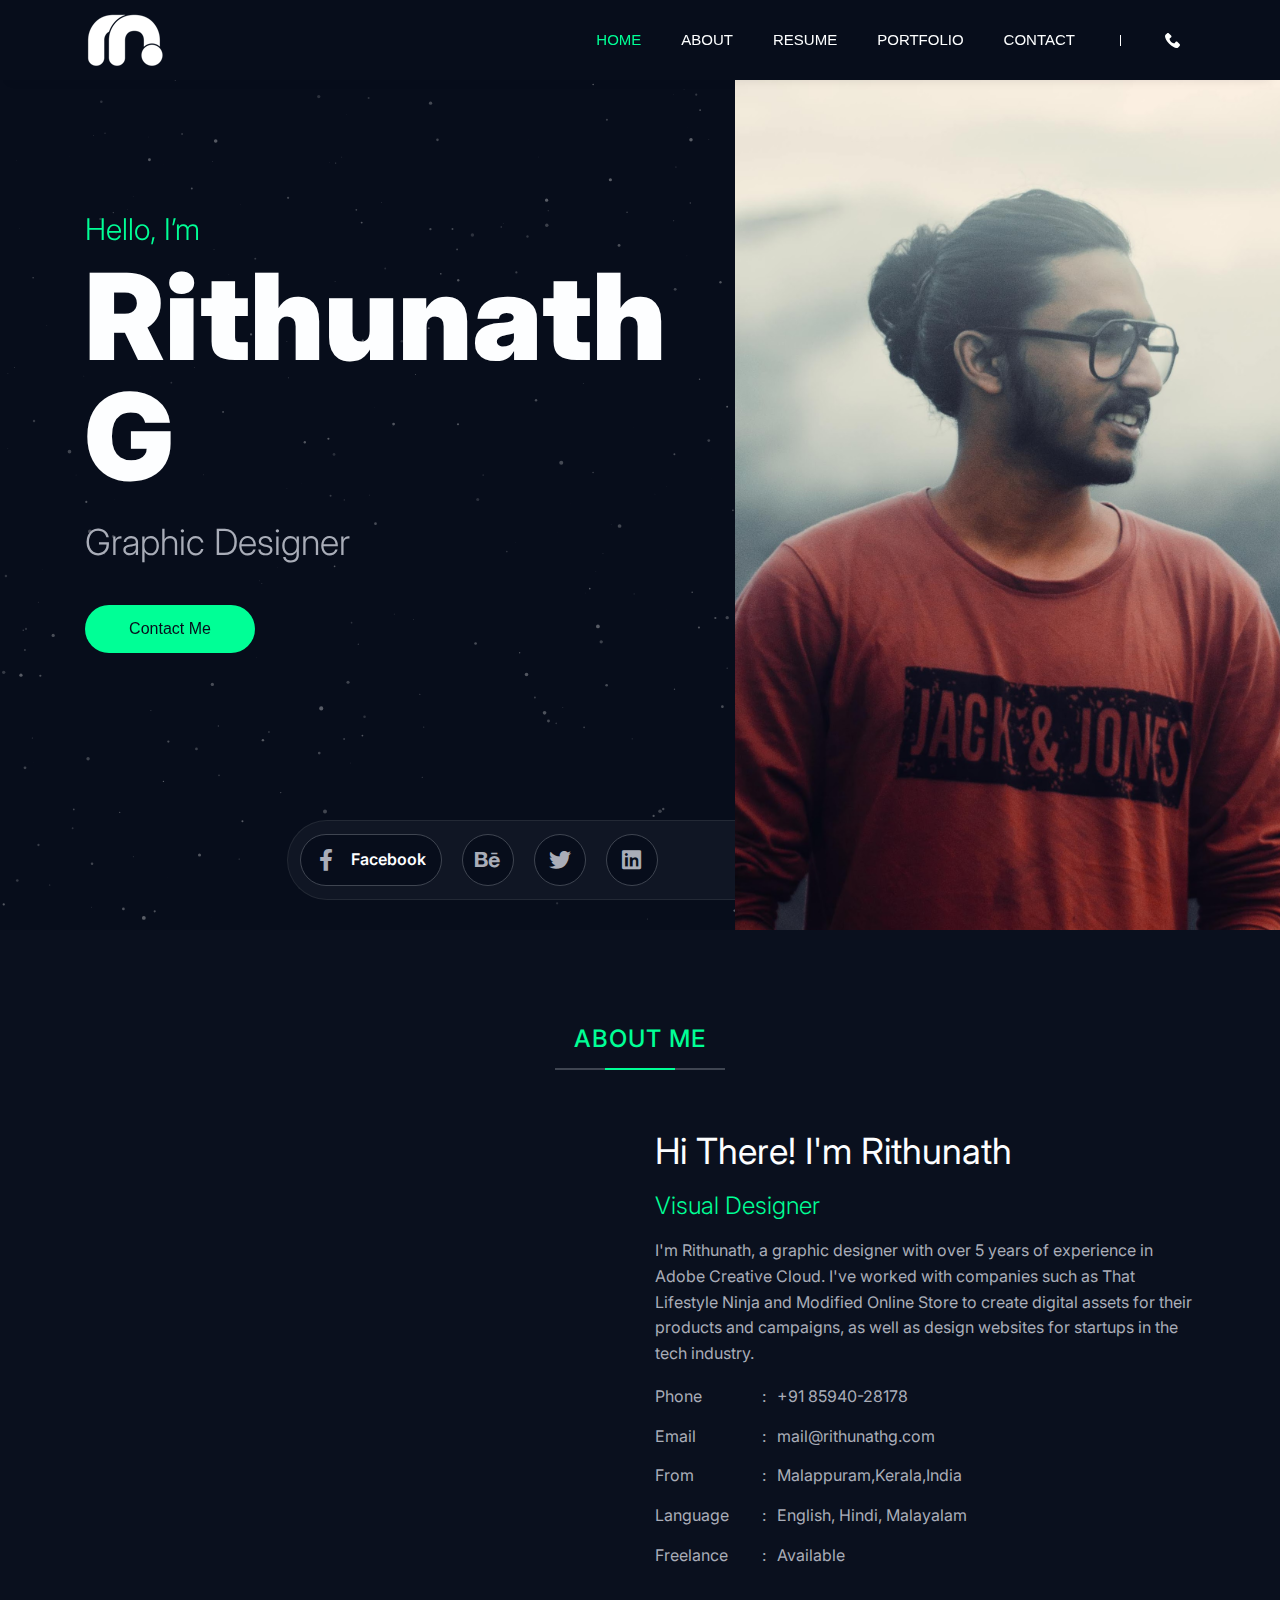
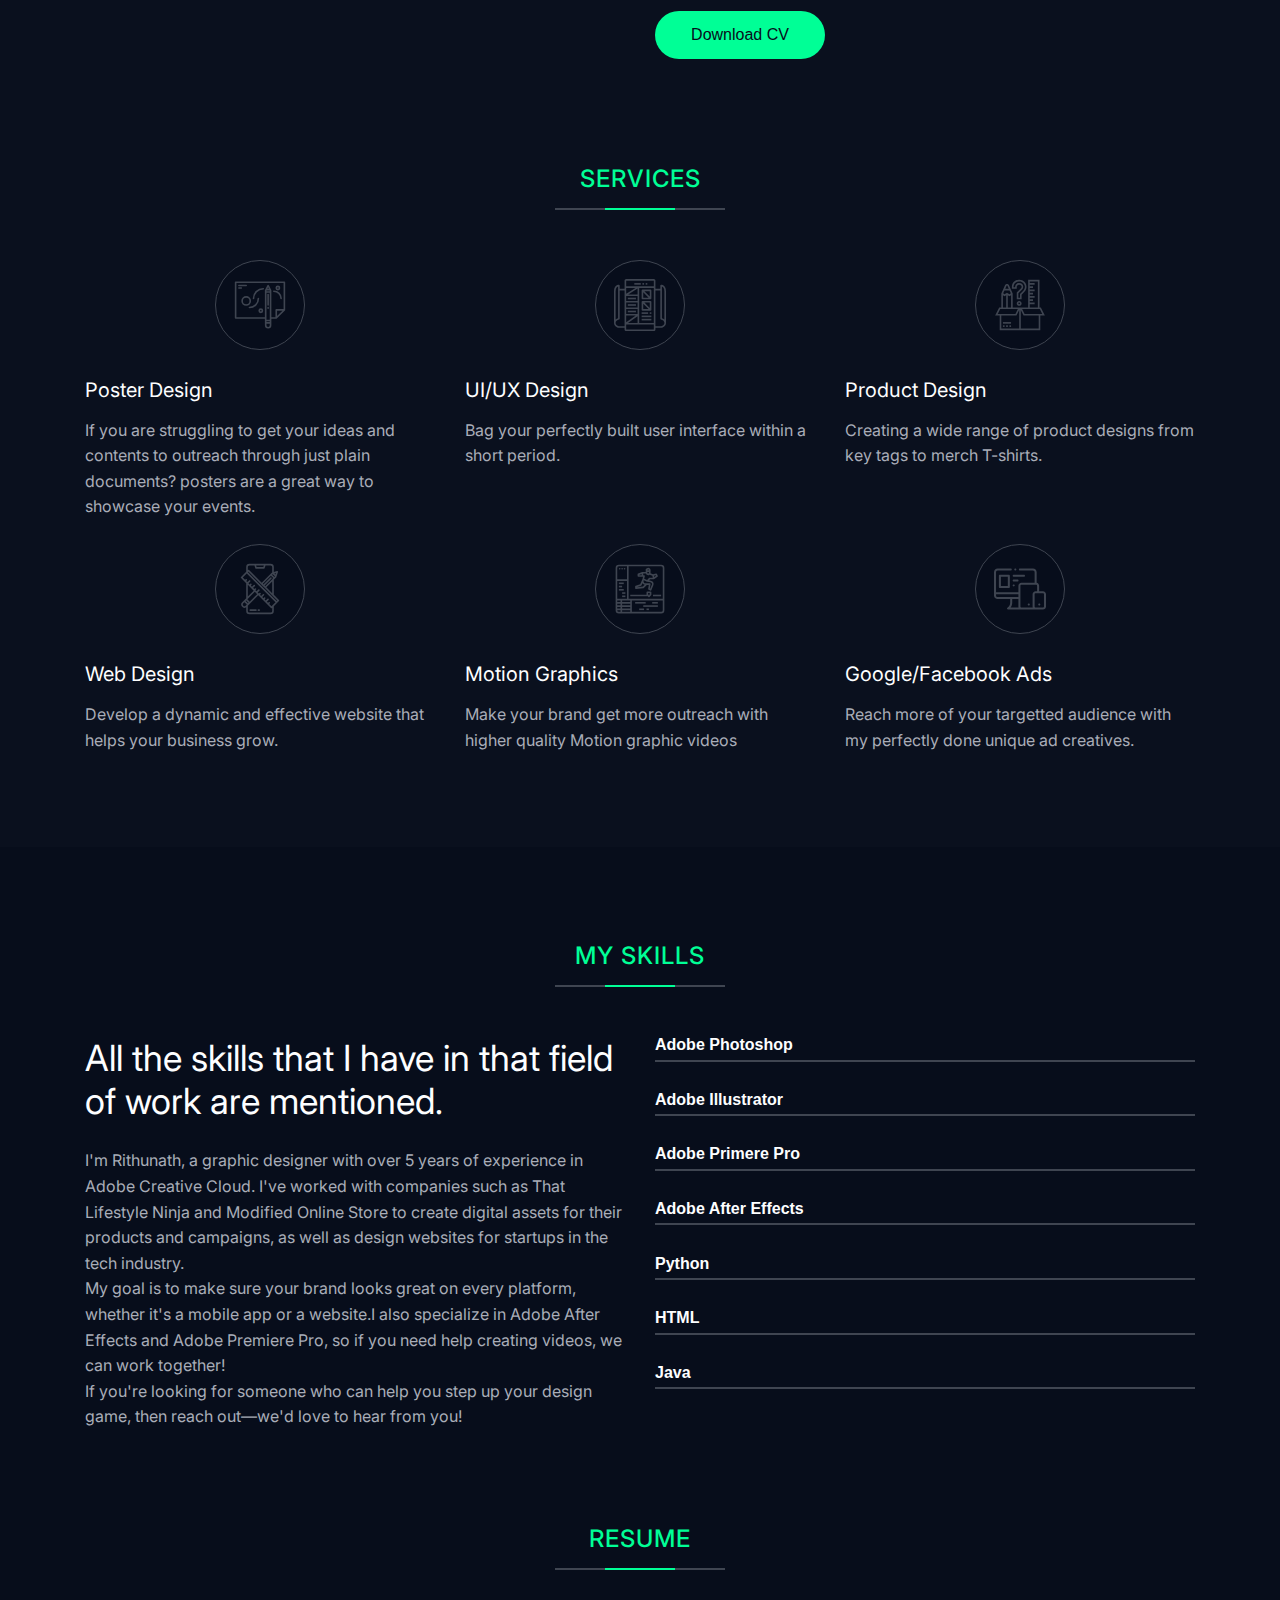
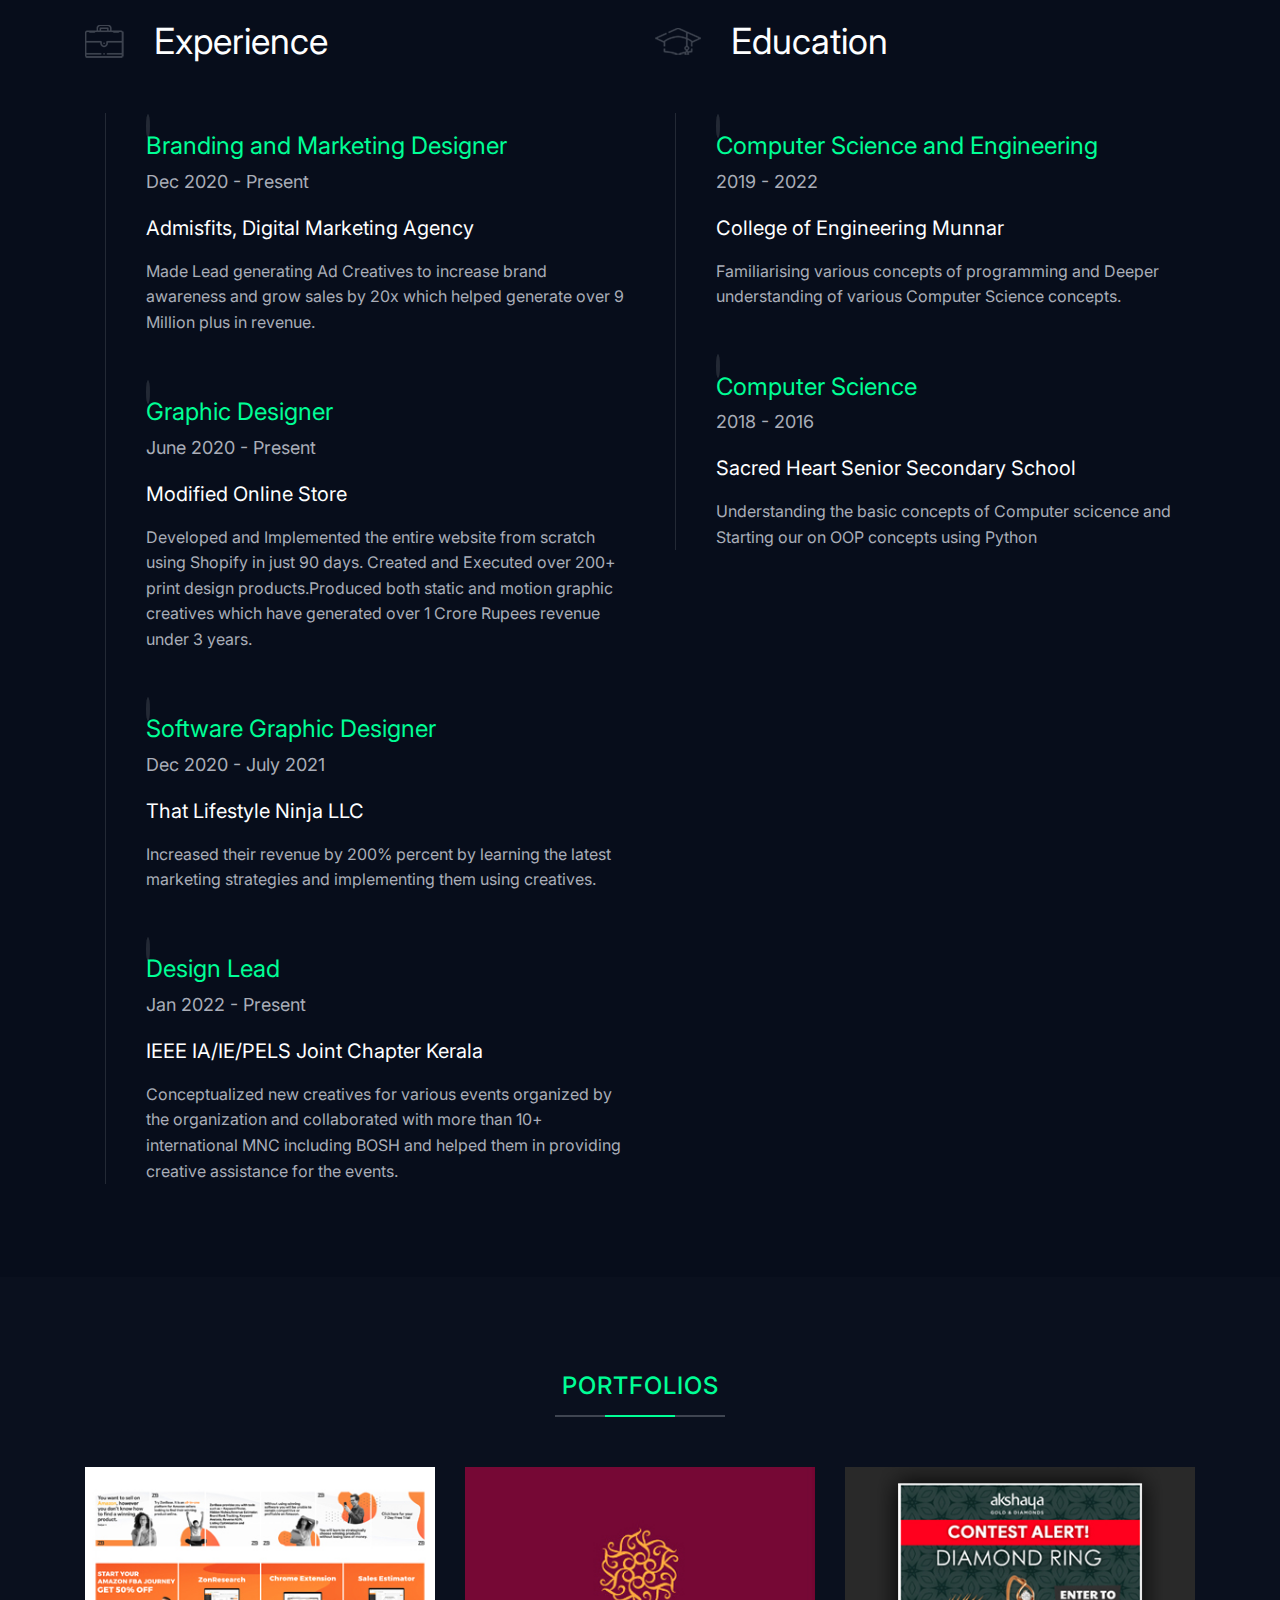
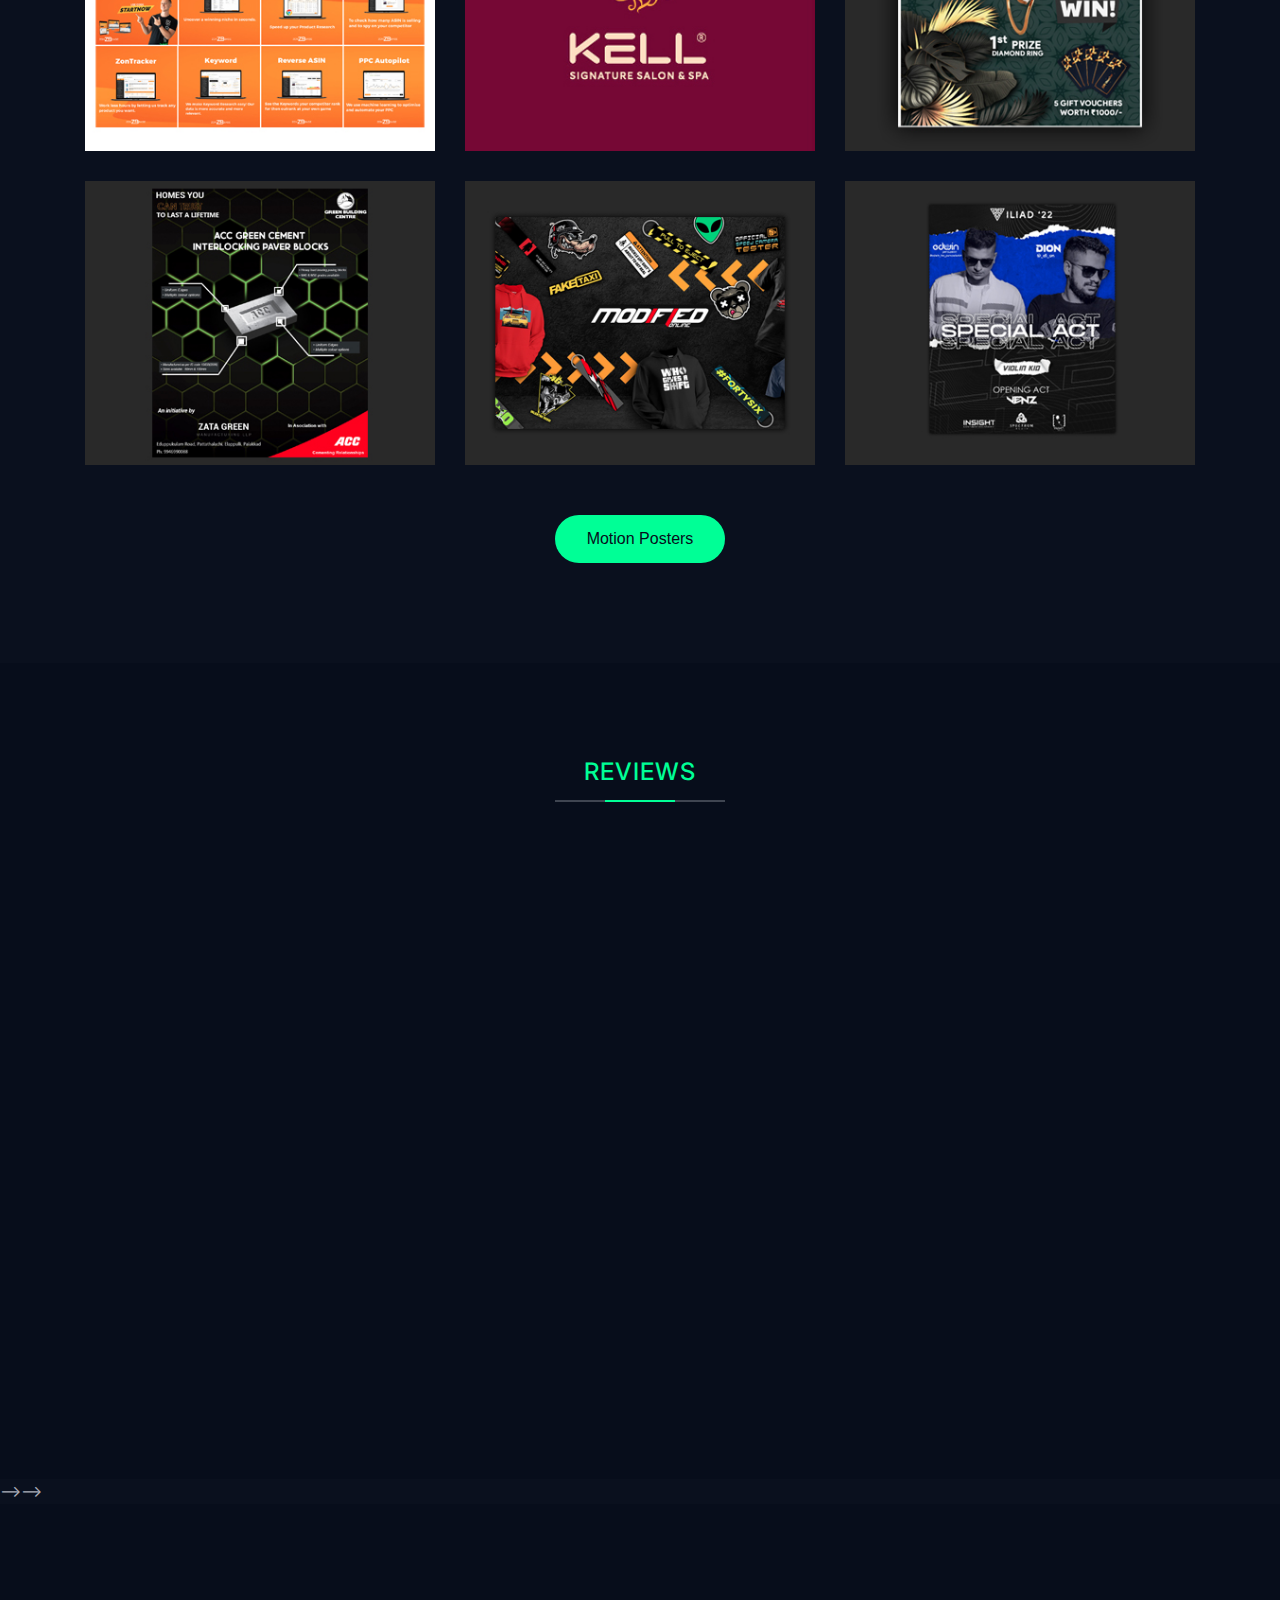
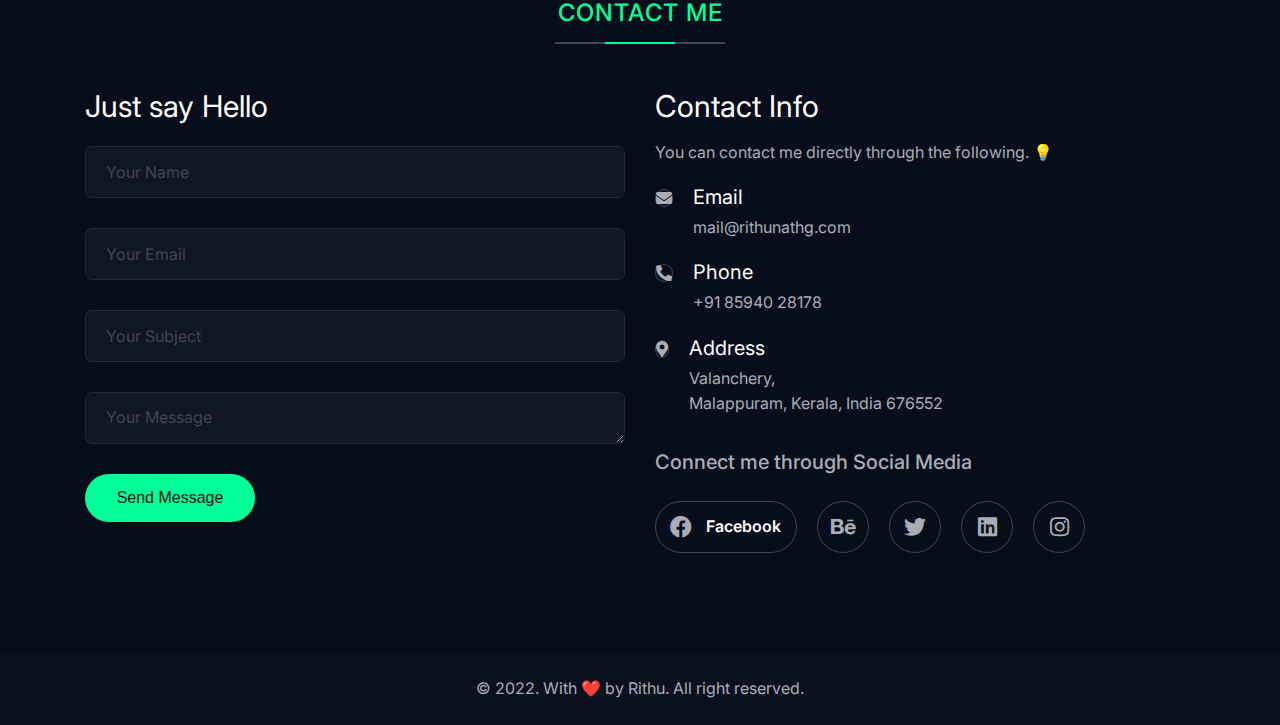
==== index.html @ 39f4ac68 "Phoen icon" ====
<!DOCTYPE html>
<html class="no-js" lang="en">
  <head>
    <!-- Meta Tags -->
    <meta charset="utf-8" />
    <meta http-equiv="x-ua-compatible" content="ie=edge" />
    <meta name="viewport" content="width=device-width, initial-scale=1" />
    <meta name="author" content="Rithu" />
    <meta name="description" content="Branding and Marketing graphic Designer"
    <!-- Page Title -->
    <title>Rithu's - Personal Portfolio</title>
    
    <!-- Favicon Icon -->
    <link rel="icon" href="assets/img/favicon.png" />
    <!-- Stylesheets -->
    <link rel="stylesheet" href="assets/css/bootstrap.min.css" />
    <link rel="stylesheet" href="assets/css/fontawesome.css" />
    <link rel="stylesheet" href="assets/css/slick.css" />
    <link rel="stylesheet" href="assets/css/lightgallery.min.css" />
    <link rel="stylesheet" href="assets/css/animate.css" />
    <link rel="stylesheet" href="assets/css/style.css" />
  </head>

  <body id="home">
    <!-- Start Header Section -->
    <header class="st-site-header st-style1 st-sticky-header">
      <div class="st-main-header">
        <div class="container">
          <div class="st-main-header-in">
            <div class="st-main-header-left">
              <a class="st-site-branding" href="index.html"
                ><img src="assets/img/logo.png" alt="Rithu"
              /></a>
            </div>
            <div class="st-main-header-right">
              <div class="st-nav">
                <ul class="st-nav-list st-onepage-nav">
                  <li><a href="#home" class="st-smooth-move">Home</a></li>
                  <li><a href="#about" class="st-smooth-move">About</a></li>
                  <li><a href="#resume" class="st-smooth-move">Resume</a></li>
                  <li>
                    <a href="#portfolio" class="st-smooth-move">Portfolio</a>
                  </li>
                  <!--<li><a href="#blog" class="st-smooth-move">Blog</a></li>-->
                  <li><a href="#contact" class="st-smooth-move">Contact</a></li>
                </ul>
                <div class="sp-phone">
                  <svg viewBox="0 0 513.64 513.64">
                    <g>
                      <g>
                        <a href = tel:+918594028178> <path
                          d="M499.66,376.96l-71.68-71.68c-25.6-25.6-69.12-15.359-79.36,17.92c-7.68,23.041-33.28,35.841-56.32,30.72c-51.2-12.8-120.32-79.36-133.12-133.12c-7.68-23.041,7.68-48.641,30.72-56.32c33.28-10.24,43.52-53.76,17.92-79.36l-71.68-71.68c-20.48-17.92-51.2-17.92-69.12,0l-48.64,48.64c-48.64,51.2,5.12,186.88,125.44,307.2c120.32,120.32,256,176.641,307.2,125.44l48.64-48.64C517.581,425.6,517.581,394.88,499.66,376.96z"
                        />
                      </g>
                    </g>
                  </svg>
                  <div class="sp-phone-no"></div>
                </div>
              </div>
            </div>
          </div>
        </div>
      </div>
    </header>
    <!-- End Header Section -->

    <!-- Start Hero Seciton -->
    <div class="st-height-b80 st-height-lg-b80"></div>
    <section class="st-hero-wrap st-parallax">
      <div class="st-hero st-style1 st-ripple-version">
        <div class="container">
          <div class="st-hero-text">
            <h3>Hello, I’m</h3>
            <h1>Rithunath <br />G</h1>
            <h2>Graphic Designer</h2>
            <div class="st-hero-btn">
              <a
                href="https://wa.me/918157887743"
                class="st-btn st-style1 st-color1 st-smooth-move"
                >Contact Me</a
              >
            </div>
          </div>
        </div>
      </div>
      <!-- Hero Image - Social Link Group -->
      <div class="st-hero-img st-to-right">
        <img
          class="wow fadeInRight"
          src="assets/img/section/hero-img.jpg"
          alt="Hero"
        />
        <div class="st-social-group wow fadeInLeft">
          <div class="st-social-link">
            <a href="https://www.facebook.com/i.rithunath" class="st-social-btn active">
              <span class="st-social-icon"
                ><i class="fab fa-facebook-f"></i
              ></span>
              <span class="st-icon-name">Facebook</span>
            </a>
            <a href="https://www.behance.net/rithunath" class="st-social-btn">
              <span class="st-social-icon"><i class="fab fa-behance"></i></span>
              <span class="st-icon-name">Behance</span>
            </a>
            <a href="https://twitter.com/rithunath_g" class="st-social-btn">
              <span class="st-social-icon"><i class="fab fa-twitter"></i></span>
              <span class="st-icon-name">Twitter</span>
            </a>
            <a href="https://www.linkedin.com/in/rithunathg/" class="st-social-btn">
              <span class="st-social-icon"
                ><i class="fab fa-linkedin"></i
              ></span>
              <span class="st-icon-name">LinkedIn</span>
            </a>
          </div>
        </div>
      </div>
      <div id="particles-js"></div>
    </section>
    <!-- End Hero Seciton -->

    <!-- Start About Seciton -->
    <section id="about" class="st-about-wrap">
      <div class="st-height-b100 st-height-lg-b80"></div>
      <div class="container">
        <div class="st-section-heading st-style1">
          <h4 class="st-section-heading-title">ABOUT ME</h4>
          <!-- <h2 class="st-section-heading-subtitle">ABOUT ME</h2> -->
        </div>
        <div class="st-height-b25 st-height-lg-b25"></div>
      </div>
      <div class="container">
        <div class="row">
          <div class="col-lg-6 wow fadeInLeft">
            <div class="st-about-img-wrap">
              <div
                class="st-about-img st-dynamic-bg st-bg"
                data-src="assets/img/section/about.jpg"
              ></div>
            </div>
            <div class="st-height-b0 st-height-lg-b30"></div>
          </div>
          <div class="col-lg-6">
            <div class="st-vertical-middle">
              <div class="st-vertical-middle-in">
                <div class="st-text-block st-style1">
                  <h2 class="st-text-block-title">Hi There! I'm Rithunath</h2>
                  <h4 class="st-text-block-subtitle">Visual Designer</h4>
                  <div class="st-text-block-text">
                    <p>
                      I'm Rithunath, a graphic designer with over 5 years of
                      experience in Adobe Creative Cloud. I've worked with
                      companies such as That Lifestyle Ninja and Modified Online
                      Store to create digital assets for their products and
                      campaigns, as well as design websites for startups in the
                      tech industry.
                    </p>
                  </div>
                  <ul class="st-text-block-details st-mp0">

                    <li><span>Phone</span> : <span>+91 85940-28178</span></li>
                    <li>
                      <span>Email</span> : <span>mail@rithunathg.com</span>
                    </li>
                    <li>
                      <span>From</span> :
                      <span>Malappuram,Kerala,India</span>
                    </li>
                    <li>
                      <span>Language</span> :
                      <span>English, Hindi, Malayalam</span>
                    </li>
                    <li><span>Freelance</span> : <span>Available</span></li>
                  </ul>
                  <div class="st-text-block-btn">
                    <a href="https://docs.google.com/document/d/1fR51822tfnv9Bmx9EuSkIMBuKApifYDo55D50YhfW14/export?format=pdf" class="st-btn st-style1 st-color1"
                      >Download CV</a
                    >
                  </div>
                </div>
              </div>
            </div>
          </div>
        </div>
      </div>
    </section>
    <!-- End About Seciton -->

    <!-- Start Service Seciton -->
    <section>
      <div class="st-height-b100 st-height-lg-b80"></div>
      <div class="container">
        <div class="st-section-heading st-style1">
          <h4 class="st-section-heading-title">SERVICES</h4>
          <!--<h2 class="st-section-heading-subtitle">SERVICES</h2> -->
        </div>
        <div class="st-height-b25 st-height-lg-b25"></div>
      </div>

      <!-- Iconbox Container -->

      <div class="container">
        <div class="row">
          <div class="col-lg-4 col-md-6">
            <div class="st-iconbox st-style1">
              <div class="st-iconbox-icon">
                <svg viewBox="0 0 512 512">
                  <g>
                    <path
                      d="m336 144a8 8 0 0 0 -8 8v104a8 8 0 0 0 16 0v-104a8 8 0 0 0 -8-8z"
                    />
                    <path
                      d="m336 272a8 8 0 0 0 -8 8v8a8 8 0 0 0 16 0v-8a8 8 0 0 0 -8-8z"
                    />
                    <path
                      d="m496 24h-480a8 8 0 0 0 -8 8v352a8 8 0 0 0 8 8h288v64a32 32 0 0 0 64 0v-64h48a8.008 8.008 0 0 0 5.66-2.34l80-80a8.008 8.008 0 0 0 2.34-5.66v-272a8 8 0 0 0 -8-8zm-144 432a16 16 0 0 1 -32 0v-16h32zm0-32h-32v-8h32zm0-24h-32v-264h32zm0-280h-32v-6.11l.94-1.89h30.12l.94 1.89zm-23.06-24 7.06-14.11 7.06 14.11zm95.06 268.69v-52.69h52.69zm64-68.69h-72a8 8 0 0 0 -8 8v72h-40v-264a8.081 8.081 0 0 0 -.84-3.58l-24-48a8.009 8.009 0 0 0 -14.32 0l-24 48a8.081 8.081 0 0 0 -.84 3.58v264h-280v-336h464z"
                    />
                    <path d="m48 72h72a8 8 0 0 0 0-16h-72a8 8 0 0 0 0 16z" />
                    <path
                      d="m80 88a8 8 0 0 0 -8-8h-24a8 8 0 0 0 0 16h24a8 8 0 0 0 8-8z"
                    />
                    <path
                      d="m288 88a104.118 104.118 0 0 0 -104 104 8 8 0 0 0 16 0 88.1 88.1 0 0 1 88-88 8 8 0 0 0 0-16z"
                    />
                    <path
                      d="m240 184a8 8 0 0 0 -8 8 80.091 80.091 0 0 1 -80 80 8 8 0 0 0 0 16 96.108 96.108 0 0 0 96-96 8 8 0 0 0 -8-8z"
                    />
                    <path
                      d="m456 192a8 8 0 0 0 16 0 80.091 80.091 0 0 0 -80-80 8 8 0 0 0 0 16 64.072 64.072 0 0 1 64 64z"
                    />
                    <path
                      d="m168 216a48 48 0 1 0 -48 48 48.053 48.053 0 0 0 48-48zm-48 32a32 32 0 1 1 32-32 32.036 32.036 0 0 1 -32 32z"
                    />
                    <path
                      d="m264 288a24 24 0 1 0 24 24 24.028 24.028 0 0 0 -24-24zm0 32a8 8 0 1 1 8-8 8.009 8.009 0 0 1 -8 8z"
                    />
                    <path
                      d="m432 112a24 24 0 1 0 -24-24 24.028 24.028 0 0 0 24 24zm0-32a8 8 0 1 1 -8 8 8.009 8.009 0 0 1 8-8z"
                    />
                  </g>
                </svg>
              </div>
              <h2 class="st-iconbox-title">Poster Design</h2>
              <div class="st-iconbox-text">
                If you are struggling to get your ideas and contents to outreach
                through just plain documents? posters are a great way to
                showcase your events.
              </div>
            </div>
            <div class="st-height-b30 st-height-lg-b30"></div>
          </div>
          <!-- .col -->
          <div class="col-lg-4 col-md-6">
            <div class="st-iconbox st-style1">
              <div class="st-iconbox-icon">
                <svg viewBox="0 0 512 512">
                  <g>
                    <g>
                      <path
                        d="M360,104h-80c-4.418,0-8,3.582-8,8v80c0,4.418,3.582,8,8,8h80c4.418,0,8-3.582,8-8v-80C368,107.582,364.418,104,360,104z
                  M288,184v-52.693L340.693,184H288z M352,172.68L299.32,120H352V172.68z"
                      />
                    </g>
                  </g>
                  <g>
                    <g>
                      <path
                        d="M360,216h-80c-4.418,0-8,3.582-8,8v80c0,4.418,3.582,8,8,8h80c4.418,0,8-3.582,8-8v-80C368,219.582,364.418,216,360,216z
                  M288,296v-52.685L340.685,296H288z M352,284.688L299.312,232H352V284.688z"
                      />
                    </g>
                  </g>
                  <g>
                    <g>
                      <rect x="272" y="328" width="64" height="16" />
                    </g>
                  </g>
                  <g>
                    <g>
                      <rect x="352" y="328" width="16" height="16" />
                    </g>
                  </g>
                  <g>
                    <g>
                      <rect x="272" y="360" width="96" height="16" />
                    </g>
                  </g>
                  <g>
                    <g>
                      <rect x="272" y="392" width="96" height="16" />
                    </g>
                  </g>
                  <g>
                    <g>
                      <rect x="136" y="184" width="80" height="16" />
                    </g>
                  </g>
                  <g>
                    <g>
                      <rect x="136" y="248" width="80" height="16" />
                    </g>
                  </g>
                  <g>
                    <g>
                      <rect x="136" y="312" width="80" height="16" />
                    </g>
                  </g>
                  <g>
                    <g>
                      <path
                        d="M464,56c-4.418,0-8,3.582-8,8v32h-48V16c0-8.837-7.163-16-16-16H120c-8.837,0-16,7.163-16,16v80H56V64
                 c0-4.418-3.582-8-8-8c-0.48,0-48,0.728-48,64v312c0,30.504,30.4,44.632,46.4,47.84c0.526,0.111,1.062,0.165,1.6,0.16h56v16
                 c0,8.837,7.163,16,16,16h272c8.837,0,16-7.163,16-16v-16h56c0.538,0.005,1.074-0.049,1.6-0.16c16-3.208,46.4-17.336,46.4-47.84
                 V120C512,56.728,464.48,56,464,56z M16,120c0-32.64,14.4-43.088,24-46.4v312.232c-8.773,2.722-16.927,7.139-24,13V120z M104,464
                 H48.88C44.104,462.856,16,455.128,16,432c0-24.96,32.248-31.88,33.6-32.16c3.725-0.76,6.401-4.038,6.4-7.84V112h48V464z M120,88
                 h92.12L120,145.543V88z M232,94.447V152h-92.136L232,94.447z M120,168h112v48H120V168z M120,232h112v48H120V232z M120,296h112v48
                 H120V296z M120,360h94.186L120,424.724V360z M232,367.172V432h-94.337L232,367.172z M392,496H120v-48h272V496z M392,432H248V88
                 h144V432z M392,72H120V16h272V72z M463.136,464H408V112h48v280c-0.001,3.802,2.675,7.08,6.4,7.84
                 c0.368,0.072,33.6,7.008,33.6,32.16C496,455.256,468.072,462.84,463.136,464z M496,398.832c-7.073-5.861-15.227-10.278-24-13V73.6
                 c9.496,3.32,24,13.776,24,46.4V398.832z"
                      />
                    </g>
                  </g>
                  <g>
                    <g>
                      <rect x="200" y="40" width="64" height="16" />
                    </g>
                  </g>
                  <g>
                    <g>
                      <rect x="280" y="40" width="16" height="16" />
                    </g>
                  </g>
                  <g>
                    <g>
                      <rect x="312" y="40" width="16" height="16" />
                    </g>
                  </g>
                </svg>
              </div>
              <h2 class="st-iconbox-title">UI/UX Design</h2>
              <div class="st-iconbox-text">
                Bag your perfectly built user interface within a short period.
              </div>
            </div>
            <div class="st-height-b30 st-height-lg-b30"></div>
          </div>
          <!-- .col -->
          <div class="col-lg-4 col-md-6">
            <div class="st-iconbox st-style1">
              <div class="st-iconbox-icon">
                <svg viewBox="0 0 64 64">
                  <path
                    d="m62.618 45-5-10h-1.618v-34h-14v34h-19v-17.217l-4.676-10.286c-.413-.909-1.325-1.497-2.324-1.497s-1.911.588-2.324 1.496l-4.676 10.287v17.217h-2.618l-5 10h5.618v18h50v-18zm-18.618-14h6v-2h-6v-2h4v-2h-4v-2h6v-2h-6v-2h4v-2h-4v-2h6v-2h-6v-2h4v-2h-4v-2h6v-2h-6v-2h10v32h-10zm12.382 6 3 6h-21.764l-3-6zm-39.387-2v-15.132l2.002 1.333 2.003-1.334v15.133zm3.743-17.361-1.741 1.159-3.002-2.001-2.998 2-1.735-1.158 1.654-3.639h6.167zm-5.242-9.316c.18-.393.828-.394 1.008.001l1.67 3.676h-4.349zm-4.496 11.547 1.997 1.333 1.998-1.333v15.13h-3.995zm-3.382 17.13h21.764l-3 6h-21.764zm1.382 8h18.618l3.382-6.764v22.764h-22zm46 16h-22v-22.764l3.382 6.764h18.618z"
                  />
                  <path d="m19 57h2v2h-2z" />
                  <path d="m11 57h2v2h-2z" />
                  <path d="m15 57h2v2h-2z" />
                  <path d="m11 53h10v2h-10z" />
                  <path
                    d="m28 9.657c0-1.465 1.192-2.657 2.657-2.657h.686c1.465 0 2.657 1.192 2.657 2.657 0 .709-.276 1.376-.778 1.879l-5.222 5.222v8.242h6v-5.758l3.464-3.464c1.636-1.635 2.536-3.809 2.536-6.121 0-4.773-3.884-8.657-8.657-8.657h-.686c-4.773 0-8.657 3.884-8.657 8.657v2.343h6zm-2 0v.343h-2v-.343c0-3.671 2.986-6.657 6.657-6.657h.686c3.671 0 6.657 2.986 6.657 6.657 0 1.777-.692 3.449-1.95 4.707l-4.05 4.05v4.586h-2v-5.414l4.637-4.636c.879-.881 1.363-2.051 1.363-3.293 0-2.568-2.089-4.657-4.657-4.657h-.686c-2.568 0-4.657 2.089-4.657 4.657z"
                  />
                  <path
                    d="m28 30c0 1.654 1.346 3 3 3s3-1.346 3-3-1.346-3-3-3-3 1.346-3 3zm4 0c0 .552-.448 1-1 1s-1-.448-1-1 .448-1 1-1 1 .448 1 1z"
                  />
                </svg>
              </div>
              <h2 class="st-iconbox-title">Product Design</h2>
              <div class="st-iconbox-text">
                Creating a wide range of product designs from key tags to merch T-shirts.
              </div>
            </div>
            <div class="st-height-b30 st-height-lg-b30"></div>
          </div>
          <!-- .col -->
          <div class="col-lg-4 col-md-6">
            <div class="st-iconbox st-style1">
              <div class="st-iconbox-icon">
                <svg viewBox="0 0 512 512">
                  <g>
                    <path d="M216,456H160a8,8,0,0,0,0,16h56a8,8,0,0,0,0-16Z" />
                    <path d="M248,456h-8a8,8,0,0,0,0,16h8a8,8,0,0,0,0-16Z" />
                    <path
                      d="M442.68,363.48,392,312.8V165.27l22.4-22.4a7.953,7.953,0,0,0,1.93-3.13L433.3,88.82A8,8,0,0,0,423.18,78.7L392,89.09V40A32.042,32.042,0,0,0,360,8H152a32.042,32.042,0,0,0-32,32V86.53L69.32,137.21a8,8,0,0,0,0,11.31L120,199.2V346.74L80.63,386.11A32.005,32.005,0,0,0,120,436.01V472a32.042,32.042,0,0,0,32,32H360a32.042,32.042,0,0,0,32-32V425.47l50.68-50.68A8,8,0,0,0,442.68,363.48ZM413.06,98.94l-4.99,14.97-9.98-9.98Zm-31.95,10.64,21.31,21.31-.67,2-4.32,4.32-22.64-22.64,4.32-4.32ZM306.92,227.72l-5.66-5.66,67.88-67.88a8,8,0,1,0-11.32-11.32l-67.88,67.88-5.66-5.65,79.2-79.2,22.63,22.64-7.74,7.74-.05.05ZM376,181.27V296.8l-57.76-57.76ZM293.44,24l-4.5,16H222.25l-4-16ZM136,40a16.021,16.021,0,0,1,16-16h49.75l6.49,25.94A8,8,0,0,0,216,56h79a8,8,0,0,0,7.7-5.83L310.06,24H360a16.021,16.021,0,0,1,16,16V94.42l-3.74,1.25a7.953,7.953,0,0,0-3.13,1.93l-96.16,96.17L148.52,69.32a8,8,0,0,0-11.31,0L136,70.53ZM114.59,420.05a16.005,16.005,0,1,1-22.64-22.63l11.31-11.32,22.64,22.64Zm-.01-45.26,5.66-5.65,22.62,22.62-5.65,5.66Zm90.51-90.5,22.63,22.63-73.54,73.54-22.63-22.64ZM136,330.74V215.2l57.77,57.77ZM376,472a16.021,16.021,0,0,1-16,16H152a16.021,16.021,0,0,1-16-16V421.26L239.04,318.24,363.48,442.68a8,8,0,0,0,11.31,0l1.21-1.21Zm-6.86-46.29-22.63-22.63,5.66-5.66a8,8,0,0,0-11.32-11.31l-5.65,5.65-11.32-11.31,16.97-16.97a8,8,0,0,0-11.31-11.31l-16.97,16.97-11.32-11.32,5.66-5.65a8,8,0,0,0-11.31-11.32l-5.66,5.66L278.63,335.2l16.97-16.97a8,8,0,0,0-11.32-11.32l-16.97,16.97L256,312.57l5.66-5.66a8,8,0,1,0-11.32-11.31l-5.65,5.65a.035.035,0,0,1-.02-.01l-11.3-11.3,16.97-16.97a8,8,0,0,0-11.31-11.31l-16.97,16.97-11.29-11.29c-.01-.01-.01-.02-.02-.03l5.65-5.65a8,8,0,1,0-11.31-11.32L199.43,256l-11.31-11.31,16.97-16.97a8,8,0,0,0-11.32-11.32L176.8,233.37l-11.31-11.31,5.66-5.66a8,8,0,0,0-11.32-11.31l-5.65,5.66-11.32-11.32,16.97-16.97a8,8,0,0,0-11.31-11.31l-16.97,16.97L120.24,176.8l5.65-5.65a8,8,0,0,0-11.31-11.32l-5.66,5.66L86.29,142.86l39.6-39.59L408.73,386.11Zm50.91-50.92L137.21,91.95l5.65-5.66L267.29,210.72c.01.01.01.02.02.03s.02.01.03.02l16.93,16.94c.01,0,.01,0,.01.01s.01,0,.01.01l16.95,16.94c.01.01.01.02.02.03s.02.01.03.02l77.02,77.02a.234.234,0,0,0,.07.07l47.33,47.33Z"
                    />
                  </g>
                </svg>
              </div>
              <h2 class="st-iconbox-title">Web Design</h2>
              <div class="st-iconbox-text">
                Develop a dynamic and effective website that helps your business grow.
              </div>
            </div>
            <div class="st-height-b0 st-height-lg-b30"></div>
          </div>
          <!-- .col -->
          <div class="col-lg-4 col-md-6">
            <div class="st-iconbox st-style1">
              <div class="st-iconbox-icon">
                <svg viewBox="0 0 512 512">
                  <path
                    d="m48 496h416a32.036 32.036 0 0 0 32-32v-416a32.036 32.036 0 0 0 -32-32h-416a32.036 32.036 0 0 0 -32 32v416a32.036 32.036 0 0 0 32 32zm-16-32h32v16h-16a16.01833 16.01833 0 0 1 -16-16zm128-48h-80v-16h80zm0 16v16h-80v-16zm0 32v16h-80v-16zm0-80h-80v-16h80zm-32-32h-96v-176h96zm-64 16v16h-32v-16zm0 32v16h-32v-16zm0 32v16h-32v-16zm400 48h-288v-112h304v96a16.01833 16.01833 0 0 1 -16 16zm16-432v304h-336v-320h320a16.01833 16.01833 0 0 1 16 16zm-432-16h80v128h-96v-112a16.01833 16.01833 0 0 1 16-16z"
                  />
                  <path d="m208 384h104v16h-104z" />
                  <path d="m288 416h144v16h-144z" />
                  <path d="m248 448h48v16h-48z" />
                  <path d="m320 448h24v16h-24z" />
                  <path d="m376 384h56v16h-56z" />
                  <circle cx="56" cy="56" r="8" />
                  <circle cx="80" cy="56" r="8" />
                  <circle cx="104" cy="56" r="8" />
                  <path d="m384 312h80v16h-80z" />
                  <path
                    d="m332.68652 328 5.65674 5.65674a7.99945 7.99945 0 0 0 11.31348 0l16-16a7.99877 7.99877 0 0 0 2.34326-5.65674v-24a7.99977 7.99977 0 0 0 -8-8h-32a7.99977 7.99977 0 0 0 -8 8v24h-160v16zm3.31348-32h16v12.68652l-8 8-8-8z"
                  />
                  <path d="m48 192h48v16h-48z" />
                  <path d="m48 224h32v16h-32z" />
                  <path d="m48 256h48v16h-48z" />
                  <path d="m80 288h32v16h-32z" />
                  <path d="m80 320h32v16h-32z" />
                  <path
                    d="m210.66455 253.96094a8.00168 8.00168 0 0 0 6.21875 1.99023l72-8a7.99845 7.99845 0 0 0 4.77344-2.29443l29.65674-29.65674h19.24267l-6.44726 38.68457a7.99969 7.99969 0 0 0 4.31347 8.4707l16 8a8 8 0 0 0 10.93067-4.0039l20.14258-46.99951a33.75475 33.75475 0 0 0 -25.47608-46.59229l-17.37036-2.895 10.66483-10.66457h36.686a7.99948 7.99948 0 0 0 4.7998-1.6001l32-24a7.9996 7.9996 0 0 0 2.35547-9.97754l-8-16a7.99877 7.99877 0 0 0 -9.0957-4.18359l-29.49023 7.37256-25.2182-10.08716a23.96392 23.96392 0 0 0 .64886-5.52417v-27.05566a20.94358 20.94358 0 0 0 -30.31055-18.73291l-13.26709 6.6333a7.99924 7.99924 0 0 0 -4.42236 7.15527v24h-32a8.00164 8.00164 0 0 0 -2.97119.57227l-40 16a7.99975 7.99975 0 0 0 -5.02881 7.42773v16a7.99977 7.99977 0 0 0 8 8h45.75391l-5.36005 21.43921-22.33186 52.10718-44.5918 14.86425a8.00011 8.00011 0 0 0 -5.4702 7.58936v16a8.00089 8.00089 0 0 0 2.66455 5.96094zm162.64945-52.72022a17.73543 17.73543 0 0 1 -.52441 12.60791l-16.80078 39.20166-3.12647-1.56347 7.02881-42.17139a8.00034 8.00034 0 0 0 -7.89115-9.31543h-40.92871a20.1611 20.1611 0 0 1 -19.12647-26.53662l.96155-2.88464 32.12244 12.849a7.986 7.986 0 0 0 1.65729.45722l-.001.00616 32.7041 5.45069a17.7145 17.7145 0 0 1 13.9248 11.89891zm-21.314-57.24072a7.99877 7.99877 0 0 0 -5.65674 2.34326l-20.27 20.26953-28.61865-11.44726 6.30664-25.2251a8.0001 8.0001 0 0 0 -7.76125-9.94043h-8v-16h25.3761a23.97964 23.97964 0 0 0 37.033 11.17987l26.82165 10.72864 4.52291 18.09149zm-8-48a8 8 0 0 1 -16 0v-8h16zm69.85889 29.606-17.01984 12.76489-3.13751-12.55 18.01282-4.50348zm-77.01319-61.084a4.94339 4.94339 0 0 1 7.1543 4.42234v3.05566h-16v-3.05566zm-88.8457 52.8945 24-9.60022v12.18372h-24zm-24 120.34961 42.52979-14.17675a7.99955 7.99955 0 0 0 4.82324-4.438l8.81164-20.56055c.26654.43829.53235.877.81873 1.30664a36.07631 36.07631 0 0 0 20.894 14.91168l-17.54974 17.54975-60.32766 6.70312z"
                  />
                </svg>
              </div>
              <h2 class="st-iconbox-title">Motion Graphics</h2>
              <div class="st-iconbox-text">
                Make your brand get more outreach with higher quality Motion graphic videos
              </div>
            </div>
            <div class="st-height-b0 st-height-lg-b30"></div>
          </div>
          <!-- .col -->
          <div class="col-lg-4 col-md-6">
            <div class="st-iconbox st-style1">
              <div class="st-iconbox-icon">
                <svg viewBox="0 0 512 512">
                  <g id="XMLID_1568_">
                    <g id="XMLID_652_">
                      <path
                        id="XMLID_676_"
                        d="m482 278h-37.673v-54c0-14.602-10.489-26.795-24.327-29.455v-104.529c0-19.859-16.157-36.016-36.017-36.016h-128.983c-5.522 0-10 4.477-10 10s4.478 10 10 10h128.983c8.832 0 16.017 7.185 16.017 16.016v103.984h-129.667c-16.542 0-30 13.458-30 30v63.228h-220.333v-197.212c0-8.831 7.185-16.016 16.017-16.016h128.983c5.522 0 10-4.477 10-10s-4.478-10-10-10h-128.983c-19.86 0-36.017 16.157-36.017 36.016v229.268c0 19.859 16.157 36.017 36.017 36.017h123.33v36.063c0 19.688-9.953 37.694-26.624 48.168-3.774 2.371-5.523 6.953-4.29 11.235 1.233 4.283 5.152 7.232 9.609 7.232h343.958c16.542 0 30-13.458 30-30v-119.999c0-16.542-13.458-30-30-30zm-211.667-64h143.994c5.514 0 10 4.486 10 10v54h-14.327c-16.542 0-30 13.458-30 30v120c0 3.506.61 6.87 1.72 10h-111.387c-5.514 0-10-4.486-10-10v-204c0-5.514 4.486-10 10-10zm-250.333 105.284v-12.057h220.333v28.073h-70.986-133.33c-8.832.001-16.017-7.184-16.017-16.016zm159.347 72.08v-36.063h60.986v72.699c0 3.506.61 6.87 1.72 10h-78.402c10.071-13.169 15.696-29.427 15.696-46.636zm312.653 36.636c0 5.514-4.486 10-10 10h-72c-5.514 0-10-4.486-10-10v-120c0-5.514 4.486-10 10-10h72c5.514 0 10 4.486 10 10z"
                      />
                      <path
                        id="XMLID_1626_"
                        d="m58 114.614c-5.522 0-10 4.477-10 10v112c0 5.523 4.478 10 10 10h88c5.522 0 10-4.477 10-10v-112c0-5.523-4.478-10-10-10zm78 112h-68v-92h68z"
                      />
                      <path
                        id="XMLID_1627_"
                        d="m194 134.614h101c5.522 0 10-4.477 10-10s-4.478-10-10-10h-101c-5.522 0-10 4.477-10 10s4.478 10 10 10z"
                      />
                      <path
                        id="XMLID_1628_"
                        d="m194 230.61c2.63 0 5.21-1.06 7.069-2.92 1.86-1.87 2.931-4.44 2.931-7.08 0-2.63-1.07-5.21-2.931-7.07-1.859-1.86-4.439-2.93-7.069-2.93s-5.21 1.07-7.07 2.93-2.93 4.44-2.93 7.07 1.069 5.21 2.93 7.08c1.86 1.86 4.44 2.92 7.07 2.92z"
                      />
                      <path
                        id="XMLID_1639_"
                        d="m194 182.614h37.5c5.522 0 10-4.477 10-10s-4.478-10-10-10h-37.5c-5.522 0-10 4.477-10 10s4.478 10 10 10z"
                      />
                      <path
                        id="XMLID_1674_"
                        d="m446 398c-2.63 0-5.21 1.069-7.07 2.93s-2.93 4.44-2.93 7.07 1.069 5.21 2.93 7.069c1.86 1.86 4.44 2.931 7.07 2.931s5.21-1.07 7.069-2.931c1.861-1.859 2.931-4.439 2.931-7.069s-1.07-5.21-2.931-7.07c-1.859-1.861-4.439-2.93-7.069-2.93z"
                      />
                      <path
                        id="XMLID_1677_"
                        d="m342.33 418c2.63 0 5.21-1.07 7.069-2.931 1.86-1.859 2.931-4.439 2.931-7.069s-1.07-5.21-2.931-7.07c-1.859-1.86-4.439-2.93-7.069-2.93s-5.21 1.069-7.07 2.93-2.93 4.44-2.93 7.07 1.069 5.21 2.93 7.069c1.86 1.861 4.44 2.931 7.07 2.931z"
                      />
                      <path
                        id="XMLID_1681_"
                        d="m210 74c2.63 0 5.21-1.07 7.069-2.93 1.861-1.86 2.931-4.44 2.931-7.07s-1.07-5.21-2.931-7.07c-1.859-1.86-4.439-2.93-7.069-2.93s-5.21 1.07-7.07 2.93-2.93 4.44-2.93 7.07 1.069 5.21 2.93 7.07 4.44 2.93 7.07 2.93z"
                      />
                    </g>
                  </g>
                </svg>
              </div>
              <h2 class="st-iconbox-title">Google/Facebook Ads</h2>
              <div class="st-iconbox-text">
                Reach more of your targetted audience with my perfectly done unique ad creatives.
              </div>
            </div>
            <div class="st-height-b0 st-height-lg-b30"></div>
          </div>
          <!-- .col -->
        </div>
      </div>
      <div class="st-height-b100 st-height-lg-b80"></div>
    </section>
    <!-- End Service Seciton -->

    <!-- Start Skill Seciton -->
    <section class="st-dark-bg">
      <div class="st-height-b100 st-height-lg-b80"></div>
      <div class="container">
        <div class="st-section-heading st-style1">
          <h4 class="st-section-heading-title">MY SKILLS</h4>
          <!--<h2 class="st-section-heading-subtitle">MY SKILLS</h2> -->
        </div>
        <div class="st-height-b25 st-height-lg-b25"></div>
      </div>

      <div class="container">
        <div class="row">
          <div class="col-lg-6">
            <div class="st-skill-wrap">
              <div class="st-skill-heading">
                <h2 class="st-skill-title">
                  All the skills that I have in that field of work are
                  mentioned.
                </h2>
                <div class="st-skill-subtitle">
                  I'm Rithunath, a graphic designer with over 5 years of
                  experience in Adobe Creative Cloud. I've worked with companies
                  such as That Lifestyle Ninja and Modified Online Store to
                  create digital assets for their products and campaigns, as
                  well as design websites for startups in the tech industry.
                  <br />
                  My goal is to make sure your brand looks great on every
                  platform, whether it's a mobile app or a website.I also
                  specialize in Adobe After Effects and Adobe Premiere Pro, so
                  if you need help creating videos, we can work together!
                  <br />
                  If you're looking for someone who can help you step up your
                  design game, then reach out—we'd love to hear from you!
                </div>
              </div>
              <!-- .st-skill-heading -->
            </div>
          </div>

          <!-- Progressbar -->

          <div class="col-lg-6">
            <div class="st-height-b0 st-height-lg-b30"></div>
            <div class="st-progressbar-wrap">
              <div class="st-single-progressbar">
                <div class="st-progressbar-heading">
                  <h3 class="st-progressbar-title">Adobe Photoshop</h3>
                  <div
                    class="st-progressbar-percentage wow fadeInLeft"
                    data-wow-duration="1.5s"
                    data-wow-delay="0.5s"
                  >
                    &nbsp; 95%
                  </div>
                </div>
                <div class="st-progressbar" data-progress="95">
                  <div class="st-progressbar-in wow fadeInLeft"></div>
                </div>
              </div>
              <!-- .st-single-progressbar -->
              <div class="st-height-b30 st-height-lg-b20"></div>
              <div class="st-single-progressbar">
                <div class="st-progressbar-heading">
                  <h3 class="st-progressbar-title">Adobe Illustrator</h3>
                  <div
                    class="st-progressbar-percentage wow fadeInLeft"
                    data-wow-duration="1.5s"
                    data-wow-delay="0.5s"
                  >
                    &nbsp; 70%
                  </div>
                </div>
                <div class="st-progressbar" data-progress="70">
                  <div class="st-progressbar-in wow fadeInLeft"></div>
                </div>
              </div>
              <!-- .st-single-progressbar -->
              <div class="st-height-b30 st-height-lg-b20"></div>
              <div class="st-single-progressbar">
                <div class="st-progressbar-heading">
                  <h3 class="st-progressbar-title">Adobe Primere Pro</h3>
                  <div
                    class="st-progressbar-percentage wow fadeInLeft"
                    data-wow-duration="1.5s"
                    data-wow-delay="0.5s"
                  >
                    &nbsp; 80%
                  </div>
                </div>
                <div class="st-progressbar" data-progress="80">
                  <div class="st-progressbar-in wow fadeInLeft"></div>
                </div>
              </div>
              <!-- .st-single-progressbar -->
              <div class="st-height-b30 st-height-lg-b20"></div>
              <div class="st-single-progressbar">
                <div class="st-progressbar-heading">
                  <h3 class="st-progressbar-title">Adobe After Effects</h3>
                  <div
                    class="st-progressbar-percentage wow fadeInLeft"
                    data-wow-duration="1.5s"
                    data-wow-delay="0.5s"
                  >
                    &nbsp; 70%
                  </div>
                </div>
                <div class="st-progressbar" data-progress="70">
                  <div class="st-progressbar-in wow fadeInLeft"></div>
                </div>
              </div>
              <!-- .st-single-progressbar -->
              <div class="st-height-b30 st-height-lg-b20"></div>
              <div class="st-single-progressbar">
                <div class="st-progressbar-heading">
                  <h3 class="st-progressbar-title">Python</h3>
                  <div
                    class="st-progressbar-percentage wow fadeInLeft"
                    data-wow-duration="1.5s"
                    data-wow-delay="0.5s"
                  >
                    &nbsp; 60%
                  </div>
                </div>
                <div class="st-progressbar" data-progress="60">
                  <div class="st-progressbar-in wow fadeInLeft"></div>
                </div>
              </div>
              <!-- .st-single-progressbar -->
              <div class="st-height-b30 st-height-lg-b20"></div>
              <div class="st-single-progressbar">
                <div class="st-progressbar-heading">
                  <h3 class="st-progressbar-title">HTML</h3>
                  <div
                    class="st-progressbar-percentage wow fadeInLeft"
                    data-wow-duration="1.5s"
                    data-wow-delay="0.5s"
                  >
                    &nbsp; 70%
                  </div>
                </div>
                <div class="st-progressbar" data-progress="70">
                  <div class="st-progressbar-in wow fadeInLeft"></div>
                </div>
              </div>
              <!-- .st-single-progressbar -->
            </div>
            <!-- .st-single-progressbar -->
            <div class="st-height-b30 st-height-lg-b20"></div>
            <div class="st-single-progressbar">
              <div class="st-progressbar-heading">
                <h3 class="st-progressbar-title">Java</h3>
                <div
                  class="st-progressbar-percentage wow fadeInLeft"
                  data-wow-duration="1.5s"
                  data-wow-delay="0.5s"
                >
                  &nbsp; 70%
                </div>
              </div>
              <div class="st-progressbar" data-progress="70">
                <div class="st-progressbar-in wow fadeInLeft"></div>
              </div>
            </div>
            <!-- .st-single-progressbar -->
          </div>
        </div>
      </div>
    </div>
  </section>
          </div>
        </div>
      </div>
    </section>
    


    <!-- End Skill Seciton -->

    <!-- Start Resume Seciton -->
    <section id="resume" class="st-dark-bg">
      <div class="st-height-b100 st-height-lg-b80"></div>
      <div class="container">
        <div class="st-section-heading st-style1">
          <h4 class="st-section-heading-title">RESUME</h4>
          <!--<h2 class="st-section-heading-subtitle">RESUME</h2> -->
        </div>
        <div class="st-height-b25 st-height-lg-b25"></div>
      </div>
      <div class="container">
        <div class="row">
          <!-- Experience -->
          <div class="col-lg-6">
            <div class="st-resume-wrap">
              <div class="st-resume-heading">
                <img src="assets/img/icon/resume-icon1.png" alt="resume-icon" />
                <h2 class="st-resume-heading-title">Experience</h2>
              </div>

              <div class="st-height-b50 st-height-lg-b30"></div>

              <div class="st-resume-timeline-wrap">
                <div class="st-resume-timeline">
                  <h3 class="st-resume-timeline-title">
                    Branding and Marketing Designer
                  </h3>
                  <div class="st-resume-timeline-duration">
                    Dec 2020 - Present
                  </div>
                  <h4 class="st-resume-timeline-subtitle">
                    Admisfits, Digital Marketing Agency
                  </h4>
                  <div class="st-resume-timeline-text">
                    <p>
                      Made Lead generating Ad Creatives to increase brand awareness and grow sales by 20x which helped generate over 9 Million plus in revenue.

                    </p>
                  </div>
                </div>
                <!-- st-resume-timeline -->
                <div class="st-height-b50 st-height-lg-b30"></div>
                <div class="st-resume-timeline">
                  <h3 class="st-resume-timeline-title">Graphic Designer</h3>
                  <div class="st-resume-timeline-duration">
                    June 2020 - Present
                  </div>
                  <h4 class="st-resume-timeline-subtitle">
                    Modified Online Store
                  </h4>
                  <div class="st-resume-timeline-text">
                    <p>
                      Developed and Implemented the entire website from scratch using Shopify in just 90 days.
Created and Executed over 200+ print design products.Produced both static and motion graphic creatives which have generated over 1 Crore Rupees revenue under 3 years.

                    </p>
                  </div>
                </div>
                <!-- st-resume-timeline -->
                <div class="st-height-b50 st-height-lg-b30"></div>
                <div class="st-resume-timeline">
                  <h3 class="st-resume-timeline-title">Software Graphic Designer</h3>
                  <div class="st-resume-timeline-duration">
                    Dec 2020 - July 2021
                  </div>
                  <h4 class="st-resume-timeline-subtitle">
                    That Lifestyle Ninja LLC
                  </h4>
                  <div class="st-resume-timeline-text">
                    <p>
                      Increased their revenue by 200% percent by learning the latest marketing strategies and implementing them using creatives.

                    </p>
                  </div>
                </div>
                <!-- st-resume-timeline -->
                <div class="st-height-b50 st-height-lg-b30"></div>
                <div class="st-resume-timeline">
                  <h3 class="st-resume-timeline-title">Design Lead</h3>
                  <div class="st-resume-timeline-duration">
                    Jan 2022 - Present
                  </div>
                  <h4 class="st-resume-timeline-subtitle">
                    IEEE IA/IE/PELS Joint Chapter Kerala
                  </h4>
                  <div class="st-resume-timeline-text">
                    <p>
                      Conceptualized new creatives for various events organized by the organization and collaborated with more than 10+ international MNC including BOSH and helped them in providing creative assistance for the events.

                    </p>
                  </div>
                </div>
                <!-- st-resume-timeline -->
              </div>
            </div>
          </div>

          <!-- Education -->
          <div class="col-lg-6">
            <div class="st-height-b0 st-height-lg-b50"></div>
            <div class="st-resume-wrap">
              <div class="st-resume-heading">
                <img src="assets/img/icon/resume-icon2.png" alt="resume-icon" />
                <h2 class="st-resume-heading-title">Education</h2>
              </div>
              <div class="st-height-b50 st-height-lg-b30"></div>

              <div class="st-resume-timeline-wrap">
                <div class="st-resume-timeline">
                  <h3 class="st-resume-timeline-title">
                    Computer Science and Engineering
                  </h3>
                  <div class="st-resume-timeline-duration">2019 - 2022</div>
                  <h4 class="st-resume-timeline-subtitle">College of Engineering Munnar</h4>
                  <div class="st-resume-timeline-text">
                    <p>
                      Familiarising various concepts of programming and Deeper understanding of various Computer Science concepts.
                    </p>
                  </div>
                </div>
                <!-- st-resume-timeline -->
                <div class="st-height-b50 st-height-lg-b30"></div>
                <div class="st-resume-timeline">
                  <h3 class="st-resume-timeline-title">
                    Computer Science
                  </h3>
                  <div class="st-resume-timeline-duration">2018 - 2016</div>
                  <h4 class="st-resume-timeline-subtitle">Sacred Heart Senior Secondary School</h4>
                  <div class="st-resume-timeline-text">
                    <p>
                      Understanding the basic concepts of Computer scicence and Starting our on OOP concepts using Python
                    </p>
                  </div>
                </div>
                <!-- st-resume-timeline -->
                
              </div>
            </div>
          </div>
        </div>
      </div>
      <div class="st-height-b100 st-height-lg-b80"></div>
    </section>
    <!-- End Resume Seciton -->

    <!-- Start Portfolio Seciton -->
    <section id="portfolio">
      <div class="st-height-b100 st-height-lg-b80"></div>
      <div class="container">
        <div class="st-section-heading st-style1">
          <h4 class="st-section-heading-title">PORTFOLIOS</h4>
          <!-- <h2 class="st-section-heading-subtitle">PORTFOLIOS</h2> -->
        </div>
        <div class="st-height-b25 st-height-lg-b25"></div>
      </div>
      <div class="container">
        <div class="row">
          <div class="col-lg-4 col-md-6">
            <div class="st-portfolio-single st-style1 st-lightgallery">
              <div class="st-portfolio-item">
                <a
                  href="assets/img/portfolio/portfolio1_lg.jpg"
                  class="st-portfolio st-zoom st-lightbox-item"
                >
                  <div class="st-portfolio-img st-zoom-in">
                    <img
                      src="assets/img/portfolio/portfolio1.jpg"
                      alt="Portfolio"
                    />
                  </div>
                  <div class="st-portfolio-item-hover">
                    <i class="fas fa-plus-circle"></i>
                    <h5>Kevin David</h5>
                    <p>Responsive Ads Design</p>
                  </div>
                </a>
              </div>
            </div>
          </div>
          <div class="col-lg-4 col-md-6">
            <div class="st-portfolio-single st-style1 st-lightgallery">
              <div class="st-portfolio-item">
                <a
                
                  href="assets/img/portfolio/portfolio2_lg.jpg"
                  class="st-portfolio st-zoom st-lightbox-item"
                >
                  <div class="st-portfolio-img st-zoom-in">
                    <img
                      src="assets/img/portfolio/portfolio2.jpg"
                      alt="Portfolio"
                    />
                  </div>
                  <div class="st-portfolio-item-hover">
                    <i class="fas fa-plus-circle"></i>
                    <h5>Kell Signature Salon & Spa</h5>
                    <p>Design / Marketing</p>
                  </div>
                </a>
              </div>
            </div>
          </div>
          <div class="col-lg-4 col-md-6">
            <div class="st-portfolio-single st-style1 st-lightgallery">
              <div class="st-portfolio-item">
                <a
                  href="assets/img/portfolio/portfolio3_lg.jpg"
                  class="st-portfolio st-zoom st-lightbox-item"
                >
                  <div class="st-portfolio-img st-zoom-in">
                    <img
                      src="assets/img/portfolio/portfolio3.jpg"
                      alt="portfolio"
                    />
                  </div>
                  <div class="st-portfolio-item-hover">
                    <i class="fas fa-plus-circle"></i>
                    <h5>Akshaya Gold and Diamonds</h5>
                    <p>Branding / Marketing</p>
                  </div>
                </a>
              </div>
            </div>
          </div>
          <div class="col-lg-4 col-md-6">
            <div class="st-portfolio-single st-style1 st-lightgallery">
              <div class="st-portfolio-item">
                <a
                  href="assets/img/portfolio/portfolio4_lg.jpg"
                  class="st-portfolio st-zoom st-lightbox-item"
                >
                  <div class="st-portfolio-img st-zoom-in">
                    <img
                      src="assets/img/portfolio/portfolio4.jpg"
                      alt="portfolio"
                    />
                  </div>
                  <div class="st-portfolio-item-hover">
                    <i class="fas fa-plus-circle"></i>
                    <h5>Zata Green</h5>
                    <p>Design / Marketing</p>
                  </div>
                </a>
              </div>
            </div>
          </div>
          <div class="col-lg-4 col-md-6">
            <div class="st-portfolio-single st-style1 st-lightgallery">
              <div class="st-portfolio-item">
                <a
                  href="assets/img/portfolio/portfolio5_lg.jpg"
                  class="st-portfolio st-zoom st-lightbox-item"
                >
                  <div class="st-portfolio-img st-zoom-in">
                    <img
                      src="assets/img/portfolio/portfolio5.jpg"
                      alt="portfolio"
                    />
                  </div>
                  <div class="st-portfolio-item-hover">
                    <i class="fas fa-plus-circle"></i>
                    <h5>Modified Online Store</h5>
                    <p>Web/Brand Development</p>
                  </div>
                </a>
              </div>
            </div>
          </div>
          <div class="col-lg-4 col-md-6">
            <div class="st-portfolio-single st-style1 st-lightgallery">
              <div class="st-portfolio-item">
                <a
                  href="assets/img/portfolio/portfolio6_lg.jpg"
                  class="st-portfolio st-zoom st-lightbox-item"
                >
                  <div class="st-portfolio-img st-zoom-in">
                    <img
                      src="assets/img/portfolio/portfolio6.jpg"
                      alt="portfolio"
                    />
                  </div>
                  <div class="st-portfolio-item-hover">
                    <i class="fas fa-plus-circle"></i>
                    <h5>Poster Designs</h5>
                    <p>Event Promotion</p>
                  </div>
                </a>
              </div>
            </div>
          </div>
          <div class="col-lg-12 text-center">
            <div class="st-portfolio-btn">
              <a href="https://www.behance.net/gallery/128580759/Motion-Graphics" class="st-btn st-style1 st-color1">Motion posters</a>
            </div>
          </div>
        </div>
      </div>
      <div class="st-height-b100 st-height-lg-b80"></div>
    </section>
    <!-- End Portfolio Seciton -->

    <!-- Start Review Seciton -->
    <section class="st-dark-bg">
      <div class="st-height-b100 st-height-lg-b80"></div>
      <div class="container">
        <div class="st-section-heading st-style1">
          <h4 class="st-section-heading-title">REVIEWS</h4>
          <!-- <h2 class="st-section-heading-subtitle">REVIEWS</h2> -->
        </div>
        <div class="st-height-b25 st-height-lg-b25"></div>
      </div>

      <!-- Reviews Container -->

      <div class="container">
        <div class="st-slider st-style1 st-reviews-wrap">
          <div
            class="slick-container"
            data-autoplay="0"
            data-loop="1"
            data-speed="600"
            data-center="0"
            data-slides-per-view="responsive"
            data-xs-slides="1"
            data-sm-slides="2"
            data-md-slides="3"
            data-lg-slides="3"
            data-add-slides="3"
          >
            <div class="slick-wrapper">
              <div class="slick-slide-in">
                <div
                  class="st-testimonial st-style1 wow fadeInLeft"
                  data-wow-duration="0.8s"
                  data-wow-delay="0.2s"
                >
                  <div class="st-testimonial-text">
                    <p>
                      “Rithu is the person to go to if you need creatives, video editing, or banner ads. He is an expert in any advertising style. Even if he is unfamiliar with a particular ad style, he makes an attempt to acquire it quickly and produces some jaw-dropping creatives for our team. I wholeheartedly suggest him for your work.”
                    </p>
                    <div class="st-quote">
                      <img src="assets/img/icon/quote.png" alt="quote" />
                    </div>
                  </div>
                  <div class="st-testimonial-info">
                    <div class="st-testimonial-img">
                      <img src="assets/img/client/client1.png" alt="client1" />
                    </div>
                    <div class="st-testimonial-meta">
                      <h4 class="st-testimonial-name">Balaji Ganesh</h4>
                      <div class="st-testimonial-designation">CEO, Admisfits</div>
                    </div>
                  </div>
                </div>
              </div>
              <!-- .slick-slide-in -->

              <div class="slick-slide-in">
                <div
                  class="st-testimonial st-style1 wow fadeInLeft"
                  data-wow-duration="0.8s"
                  data-wow-delay="0.2s"
                >
                  <div class="st-testimonial-text">
                    <p>
                      “Rithunath has always surprised our team with his creative skills and ideas. I have been working with him for the past 3 years and he has always finished the tasks on time. His creativity and resourcefulness were very helpful during the designing of my website. He is also an expert in Ad Videos & Creatives. I would recommend Rithunath to anyone who is looking for a graphic designer who will get the work done, on time and in the perfect manner.”
                    </p>
                    <div class="st-quote">
                      <img src="assets/img/icon/quote.png" alt="quote" />
                    </div>
                  </div>
                  <div class="st-testimonial-info">
                    <div class="st-testimonial-img">
                      <img src="assets/img/client/client2.png" alt="client2" />
                    </div>
                    <div class="st-testimonial-meta">
                      <h4 class="st-testimonial-name">Jerry V Rejy</h4>
                      <div class="st-testimonial-designation">
                        Co Founder, Modified Online Store
                      </div>
                    </div>
                  </div>
                </div>
              </div>
              <!-- .slick-slide-in -->

              <div class="slick-slide-in">
                <div
                  class="st-testimonial st-style1 wow fadeInLeft"
                  data-wow-duration="0.8s"
                  data-wow-delay="0.2s"
                >
                  <div class="st-testimonial-text">
                    <p>
                      “Rithunath has the rare ability to take direction well, yet "run with" his own creative ideas. We were consistently impressed with his work in our Chapter, and it was common for students to ask who "did" our posters. He is as comfortable with paints as with chalk and infuses each project with a subtle sense of humor. His rates are very reasonable and he works quickly and professionally.”
                    </p>
                    <div class="st-quote">
                      <img src="assets/img/icon/quote.png" alt="quote" />
                    </div>
                  </div>
                  <div class="st-testimonial-info">
                    <div class="st-testimonial-img">
                      <img src="assets/img/client/ruben.png" alt="client3" />
                    </div>
                    <div class="st-testimonial-meta">
                      <h4 class="st-testimonial-name">Ruben Mathew</h4>
                      <div class="st-testimonial-designation">
                        QA Engineer, FoundingMinds.Inc
                      </div>
                    </div>
                  </div>
                </div>
              </div>
              <!-- .slick-slide-in -->

              <div class="slick-slide-in">
                <div
                  class="st-testimonial st-style1 wow fadeInLeft"
                  data-wow-duration="0.8s"
                  data-wow-delay="0.2s"
                >
                  <div class="st-testimonial-text">
                    <p>
                      “He is one of the best person i have hired so far for graphic and motion videos. 
                      ”
                    </p>
                    <div class="st-quote">
                      <img src="assets/img/icon/quote.png" alt="quote" />
                    </div>
                  </div>
                  <div class="st-testimonial-info">
                    <div class="st-testimonial-img">
                      <img src="assets/img/client/aswin.png" alt="client1" />
                    </div>
                    <div class="st-testimonial-meta">
                      <h4 class="st-testimonial-name">Aswin Saseedharan</h4>
                      <div class="st-testimonial-designation">Co-Founder, Modified Online Store</div>
                    </div>
                  </div>
                </div>
              </div>
            </div>
          </div>
          <!-- .slick-container -->
          <div class="pagination st-style1 st-flex st-hidden"></div>
          <!-- If dont need Pagination then add class .st-hidden -->
          <div class="swipe-arrow st-style1 st-hidden">
            <!-- If dont need navigation then add class .st-hidden -->
            <div class="slick-arrow-left">
              <i class="fa fa-chevron-left"></i>
            </div>
            <div class="slick-arrow-right">
              <i class="fa fa-chevron-right"></i>
            </div>
          </div>
        </div>
        <!-- .st-slider -->
      </div>
      <div class="st-height-b100 st-height-lg-b80"></div>
    </section>
    <!-- End Review Seciton -->

    
      <!-- Start Blog Seciton 
    <section id="blog">
      <div class="st-height-b100 st-height-lg-b80"></div>
      <div class="container">
        <div class="st-section-heading st-style1">
          <h4 class="st-section-heading-title">BLOG</h4>
          <h2 class="st-section-heading-subtitle">LATEST NEWS</h2>
        </div>
        <div class="st-height-b25 st-height-lg-b25"></div>
      </div>

      <!-- Latest News Container 

      <div class="container">
        <div class="st-slider st-style2">
          <div
            class="slick-container"
            data-autoplay="0"
            data-loop="1"
            data-speed="600"
            data-center="0"
            data-slides-per-view="responsive"
            data-xs-slides="1"
            data-sm-slides="2"
            data-md-slides="3"
            data-lg-slides="3"
            data-add-slides="3"
          >
            <div class="slick-wrapper">
              <div class="slick-slide-in">
                <div class="st-post-single st-style1">
                  <a href="blog-details.html" class="st-post-thumb st-zoom">
                    <img
                      src="assets/img/blog/blog1.jpg"
                      class="st-zoom-in"
                      alt="blog1"
                    />
                  </a>
                  <div class="st-post-info">
                    <div class="st-post-date">
                      By:
                      <a href="blog-details.html" class="st-post-author"
                        >Admin</a
                      >
                      <span class="st-post-date-divider">|</span>
                      <span class="st-post-publish-date">27-09-2020</span>
                    </div>
                    <h4 class="st-post-title">
                      <a href="blog-details.html"
                        >What are the latest trends in Graphic design according
                        to you?</a
                      >
                    </h4>
                  </div>
                </div>
              </div>
              <!-- .slick-slide-in 
              <div class="slick-slide-in">
                <div class="st-post-single st-style1">
                  <a href="blog-details.html" class="st-post-thumb st-zoom">
                    <img
                      src="assets/img/blog/blog2.jpg"
                      class="st-zoom-in"
                      alt="blog2"
                    />
                  </a>
                  <div class="st-post-info">
                    <div class="st-post-date">
                      By:
                      <a href="#" class="st-post-author">Admin</a>
                      <span class="st-post-date-divider">|</span>
                      <span class="st-post-publish-date">27-09-2020</span>
                    </div>
                    <h4 class="st-post-title">
                      <a href="blog-details.html"
                        >What do you think makes someone a good designer?</a
                      >
                    </h4>
                  </div>
                </div>
              </div>
              <!-- .slick-slide-in 
              <div class="slick-slide-in">
                <div class="st-post-single st-style1">
                  <a href="blog-details.html" class="st-post-thumb st-zoom">
                    <img
                      src="assets/img/blog/blog3.jpg"
                      class="st-zoom-in"
                      alt="blog3"
                    />
                  </a>
                  <div class="st-post-info">
                    <div class="st-post-date">
                      By:
                      <a href="#" class="st-post-author">Admin</a>
                      <span class="st-post-date-divider">|</span>
                      <span class="st-post-publish-date">27-09-2020</span>
                    </div>
                    <h4 class="st-post-title">
                      <a href="blog-details.html"
                        >Were there any mistakes you’ve made as a designer</a
                      >
                    </h4>
                  </div>
                </div>
              </div>
              <!-- .slick-slide-in --
              <div class="slick-slide-in">
                <div class="st-post-single st-style1">
                  <a href="blog-details.html" class="st-post-thumb st-zoom">
                    <img
                      src="assets/img/blog/blog1.jpg"
                      class="st-zoom-in"
                      alt="blog1"
                    />
                  </a>
                  <div class="st-post-info">
                    <div class="st-post-date">
                      By:
                      <a href="#" class="st-post-author">Admin</a>
                      <span class="st-post-date-divider">|</span>
                      <span class="st-post-publish-date">27-09-2020</span>
                    </div>
                    <h4 class="st-post-title">
                      <a href="blog-details.html"
                        >What are the latest trends in Graphic design according
                        to you?</a
                      >
                    </h4>
                  </div>
                </div>
              </div>
              <!-- .slick-slide-in --
              <div class="slick-slide-in">
                <div class="st-post-single st-style1">
                  <a href="blog-details.html" class="st-post-thumb st-zoom">
                    <img
                      src="assets/img/blog/blog2.jpg"
                      class="st-zoom-in"
                      alt="blog2"
                    />
                  </a>
                  <div class="st-post-info">
                    <div class="st-post-date">
                      By:
                      <a href="#" class="st-post-author">Admin</a>
                      <span class="st-post-date-divider">|</span>
                      <span class="st-post-publish-date">27-09-2020</span>
                    </div>
                    <h4 class="st-post-title">
                      <a href="blog-details.html"
                        >What do you think makes someone a good designer?</a
                      >
                    </h4>
                  </div>
                </div>
              </div>
              <!-- .slick-slide-in --
              <div class="slick-slide-in">
                <div class="st-post-single st-style1">
                  <a href="blog-details.html" class="st-post-thumb st-zoom">
                    <img
                      src="assets/img/blog/blog3.jpg"
                      class="st-zoom-in"
                      alt="blog3"
                    />
                  </a>
                  <div class="st-post-info">
                    <div class="st-post-date">
                      By:
                      <a href="#" class="st-post-author">Admin</a>
                      <span class="st-post-date-divider">|</span>
                      <span class="st-post-publish-date">27-09-2020</span>
                    </div>
                    <h4 class="st-post-title">
                      <a href="blog-details.html"
                        >Were there any mistakes you’ve made as a designer</a
                      >
                    </h4>
                  </div>
                </div>
              </div>
              <!-- .slick-slide-in --
            </div>
          </div>
          <!-- .slick-container --
          <div class="pagination st-style1 st-flex st-hidden"></div>
          <!-- If dont need Pagination then add class .st-hidden -->
        </div>
        <!-- .st-slider --
      </div>
      <div class="st-height-b95 st-height-lg-b75"></div>
    </section>
    <!-- End Blog Seciton -->
-->-->

    <!-- Start Contact Seciton -->
    <section id="contact" class="st-dark-bg">
      <div class="st-height-b100 st-height-lg-b80"></div>
      <div class="container">
        <div class="st-section-heading st-style1">
          <h4 class="st-section-heading-title">CONTACT ME</h4>
         <!-- <h2 class="st-section-heading-subtitle">CONTACT ME</h2> -->
        </div>
        <div class="st-height-b25 st-height-lg-b25"></div>
      </div>

      <!-- Contact Container -->

      <div class="container">
        <div class="row">
          <div class="col-lg-6">
            <h3 class="st-contact-title">Just say Hello</h3>
            <div id="st-alert"></div>
            <form
              action="#"
              method="POST"
              class="st-contact-form"
              id="contact-form"
            >
              <div class="st-form-field">
                <input
                  type="text"
                  id="name"
                  name="name"
                  placeholder="Your Name"
                  required
                />
              </div>
              <div class="st-form-field">
                <input
                  type="text"
                  id="email"
                  name="email"
                  placeholder="Your Email"
                  required
                />
              </div>
              <div class="st-form-field">
                <input
                  type="text"
                  id="subject"
                  name="subject"
                  placeholder="Your Subject"
                  required
                />
              </div>
              <div class="st-form-field">
                <textarea
                  cols="30"
                  rows="10"
                  id="msg"
                  name="msg"
                  placeholder="Your Message"
                  required
                ></textarea>
              </div>
              <button
                class="st-btn st-style1 st-color1"
                type="submit"
                id="submit"
                name="submit"
              >
                Send message
              </button>
            </form>
          </div>
          <div class="st-height-b0 st-height-lg-b30"></div>

          <div class="col-lg-6">
            <div class="st-height-b0 st-height-lg-b40"></div>
            <h3 class="st-contact-title">Contact Info</h3>
            <div class="st-contact-text">
              You can contact me directly through the following. 💡
            </div>
            <div class="st-contact-info-wrap">
              <div class="st-single-contact-info">
                <i class="fas fa-envelope"></i>
                <div class="st-single-info-details">
                  <h4>Email</h4>
                  <a href="mailto:mail@rithunathg.com">mail@rithunathg.com</a>
                </div>
              </div>
              <div class="st-single-contact-info">
                <i class="fas fa-phone-alt"></i>
                <div class="st-single-info-details">
                  <h4>Phone</h4>
                  <span><a href = tel:+918594028178>+91 85940 28178</ahref></span>
                </div>
              </div>
              <div class="st-single-contact-info">
                <i class="fas fa-map-marker-alt"></i>
                <div class="st-single-info-details">
                  <h4>Address</h4>
                  <span
                    >Valanchery, <br />Malappuram, Kerala, India
                    676552</span
                  >
                </div>
              </div>
              <div class="st-social-info">
                <div class="st-social-text">
                  Connect me through Social Media
                </div>
                <div class="st-social-link">
                  <a href="https://www.facebook.com/i.rithunath" class="st-social-btn active">
                    <span class="st-social-icon"
                      ><i class="fab fa-facebook"></i
                    ></span>
                    <span class="st-icon-name">Facebook</span>
                  </a>
                  <a href="https://www.behance.net/rithunath" class="st-social-btn">
                    <span class="st-social-icon"
                      ><i class="fab fa-behance"></i
                    ></span>
                    <span class="st-icon-name">Behance</span>
                  </a>
                  <a href="https://twitter.com/rithunath_g" class="st-social-btn">
                    <span class="st-social-icon"
                      ><i class="fab fa-twitter"></i
                    ></span>
                    <span class="st-icon-name">Twitter</span>
                  </a>
                  <a href="https://www.linkedin.com/in/rithunathg/" class="st-social-btn">
                    <span class="st-social-icon"
                      ><i class="fab fa-linkedin"></i
                    ></span>
                    <span class="st-icon-name">LinkedIn</span>
                  </a>
                  <a href="https://www.instagram.com/rithunathg/" class="st-social-btn">
                    <span class="st-social-icon"
                      ><i class="fab fa-instagram"></i
                    ></span>
                    <span class="st-icon-name">instagram</span>
                  </a>
                </div>
              </div>
            </div>
          </div>
        </div>
      </div>
      <div class="st-height-b100 st-height-lg-b80"></div>
    </section>
    <!-- End Contact Seciton -->

    <!-- Start Footer Seciton -->
    <footer>
      <div class="container">
        <div class="st-copyright-wrap text-center">
          <div class="st-copyright-text">
            © 2022. With ❤️ by Rithu. All right reserved.
          </div>
        </div>
      </div>
    </footer>
    <!-- End Footer Seciton -->

    <!-- Scripts -->
    <script src="assets/js/jquery-1.12.4.min.js"></script>
    <script src="assets/js/jquery.slick.min.js"></script>
    <script src="assets/js/lightgallery.min.js"></script>
    <script src="assets/js/wow.min.js"></script>
    <script src="assets/js/ripples.min.js"></script>
    <script src="assets/js/particles.min.js"></script>
    <script src="assets/js/main.js"></script>
  </body>
</html>
---- assets/css/lightgallery.min.css ----
.lg-sub-html,
.lg-toolbar {
  background-color: transparent;
}
@font-face {
  font-family: lg;
  src: url(../fonts/lg.eot?n1z373);
  src: url(../fonts/lg.eot?#iefixn1z373) format('embedded-opentype'),
    url(../fonts/lg.woff?n1z373) format('woff'),
    url(../fonts/lg.ttf?n1z373) format('truetype'),
    url(../fonts/lg.svg?n1z373#lg) format('svg');
  font-weight: 400;
  font-style: normal;
}
.lg-icon {
  font-family: lg;
  speak: none;
  font-style: normal;
  font-weight: 400;
  font-variant: normal;
  text-transform: none;
  line-height: 1;
  -webkit-font-smoothing: antialiased;
  -moz-osx-font-smoothing: grayscale;
}
.lg-actions .lg-next,
.lg-actions .lg-prev {
  background-color: transparent;
  border-radius: 2px;
  color: #111;
  cursor: pointer;
  display: block;
  font-size: 22px;
  margin-top: -10px;
  padding: 8px 10px 9px;
  position: absolute;
  top: 50%;
  z-index: 1080;
  border: none;
  outline: 0;
}
.lg-actions .lg-next.disabled,
.lg-actions .lg-prev.disabled {
  pointer-events: none;
  opacity: 0.5;
}
.lg-actions .lg-next:hover,
.lg-actions .lg-prev:hover {
  color: rgba(17, 17, 17, 0.7);
}
.lg-actions .lg-next {
  right: 20px;
}
.lg-actions .lg-next:before {
  content: '\e095';
}
.lg-actions .lg-prev {
  left: 20px;
}
.lg-actions .lg-prev:after {
  content: '\e094';
}
@-webkit-keyframes lg-right-end {
  0%,
  100% {
    left: 0;
  }
  50% {
    left: -30px;
  }
}
@-moz-keyframes lg-right-end {
  0%,
  100% {
    left: 0;
  }
  50% {
    left: -30px;
  }
}
@-ms-keyframes lg-right-end {
  0%,
  100% {
    left: 0;
  }
  50% {
    left: -30px;
  }
}
@keyframes lg-right-end {
  0%,
  100% {
    left: 0;
  }
  50% {
    left: -30px;
  }
}
@-webkit-keyframes lg-left-end {
  0%,
  100% {
    left: 0;
  }
  50% {
    left: 30px;
  }
}
@-moz-keyframes lg-left-end {
  0%,
  100% {
    left: 0;
  }
  50% {
    left: 30px;
  }
}
@-ms-keyframes lg-left-end {
  0%,
  100% {
    left: 0;
  }
  50% {
    left: 30px;
  }
}
@keyframes lg-left-end {
  0%,
  100% {
    left: 0;
  }
  50% {
    left: 30px;
  }
}
.lg-outer.lg-right-end .lg-object {
  -webkit-animation: lg-right-end 0.3s;
  -o-animation: lg-right-end 0.3s;
  animation: lg-right-end 0.3s;
  position: relative;
}
.lg-outer.lg-left-end .lg-object {
  -webkit-animation: lg-left-end 0.3s;
  -o-animation: lg-left-end 0.3s;
  animation: lg-left-end 0.3s;
  position: relative;
}
.lg-toolbar {
  z-index: 1082;
  left: 0;
  position: absolute;
  top: 0;
  width: 100%;
}
.lg-toolbar .lg-icon {
  color: #fff;
  cursor: pointer;
  float: right;
  font-size: 24px;
  height: 47px;
  line-height: 27px;
  padding: 10px 0;
  text-align: center;
  width: 45px;
  text-decoration: none !important;
  outline: 0;
  -webkit-transition: color 0.2s linear;
  -o-transition: color 0.2s linear;
  transition: color 0.2s linear;
}
.lg-toolbar .lg-icon:hover {
  color: rgba(255, 255, 255, 0.7);
}
.lg-toolbar .lg-close:after {
  content: '\e070';
}
.lg-toolbar .lg-download:after {
  content: '\e0f2';
}
.lg-sub-html {
  bottom: 0;
  color: #fff;
  font-size: 16px;
  left: 0;
  padding: 10px 40px;
  position: fixed;
  right: 0;
  text-align: center;
  z-index: 1080;
}
.lg-sub-html h4 {
  margin: 0;
  font-size: 13px;
  font-weight: 700;
}
.lg-sub-html p {
  font-size: 12px;
  margin: 5px 0 0;
}
#lg-counter {
  color: #fff;
  display: inline-block;
  font-size: 14px;
  font-weight: 500;
  padding-left: 20px;
  padding-top: 12px;
  vertical-align: middle;
}
.lg-next,
.lg-prev,
.lg-toolbar {
  opacity: 1;
  -webkit-transition: -webkit-transform 0.35s cubic-bezier(0, 0, 0.25, 1) 0s,
    opacity 0.35s cubic-bezier(0, 0, 0.25, 1) 0s, color 0.2s linear;
  -moz-transition: -moz-transform 0.35s cubic-bezier(0, 0, 0.25, 1) 0s,
    opacity 0.35s cubic-bezier(0, 0, 0.25, 1) 0s, color 0.2s linear;
  -o-transition: -o-transform 0.35s cubic-bezier(0, 0, 0.25, 1) 0s,
    opacity 0.35s cubic-bezier(0, 0, 0.25, 1) 0s, color 0.2s linear;
  transition: transform 0.35s cubic-bezier(0, 0, 0.25, 1) 0s,
    opacity 0.35s cubic-bezier(0, 0, 0.25, 1) 0s, color 0.2s linear;
}
.lg-hide-items .lg-prev {
  opacity: 0;
  -webkit-transform: translate3d(-10px, 0, 0);
  transform: translate3d(-10px, 0, 0);
}
.lg-hide-items .lg-next {
  opacity: 0;
  -webkit-transform: translate3d(10px, 0, 0);
  transform: translate3d(10px, 0, 0);
}
.lg-hide-items .lg-toolbar {
  opacity: 0;
  -webkit-transform: translate3d(0, -10px, 0);
  transform: translate3d(0, -10px, 0);
}
body:not(.lg-from-hash) .lg-outer.lg-start-zoom .lg-object {
  -webkit-transform: scale3d(0.5, 0.5, 0.5);
  transform: scale3d(0.5, 0.5, 0.5);
  opacity: 0;
  -webkit-transition: -webkit-transform 250ms cubic-bezier(0, 0, 0.25, 1) 0s,
    opacity 250ms cubic-bezier(0, 0, 0.25, 1) !important;
  -moz-transition: -moz-transform 250ms cubic-bezier(0, 0, 0.25, 1) 0s,
    opacity 250ms cubic-bezier(0, 0, 0.25, 1) !important;
  -o-transition: -o-transform 250ms cubic-bezier(0, 0, 0.25, 1) 0s,
    opacity 250ms cubic-bezier(0, 0, 0.25, 1) !important;
  transition: transform 250ms cubic-bezier(0, 0, 0.25, 1) 0s,
    opacity 250ms cubic-bezier(0, 0, 0.25, 1) !important;
  -webkit-transform-origin: 50% 50%;
  -moz-transform-origin: 50% 50%;
  -ms-transform-origin: 50% 50%;
  transform-origin: 50% 50%;
}
body:not(.lg-from-hash)
  .lg-outer.lg-start-zoom
  .lg-item.lg-complete
  .lg-object {
  -webkit-transform: scale3d(1, 1, 1);
  transform: scale3d(1, 1, 1);
  opacity: 1;
}
.lg-outer .lg-thumb-outer {
  background-color: #0d0a0a;
  bottom: 0;
  position: absolute;
  width: 100%;
  z-index: 1080;
  max-height: 350px;
  -webkit-transform: translate3d(0, 100%, 0);
  transform: translate3d(0, 100%, 0);
  -webkit-transition: -webkit-transform 0.25s cubic-bezier(0, 0, 0.25, 1) 0s;
  -moz-transition: -moz-transform 0.25s cubic-bezier(0, 0, 0.25, 1) 0s;
  -o-transition: -o-transform 0.25s cubic-bezier(0, 0, 0.25, 1) 0s;
  transition: transform 0.25s cubic-bezier(0, 0, 0.25, 1) 0s;
}
.lg-outer .lg-thumb-outer.lg-grab .lg-thumb-item {
  cursor: -webkit-grab;
  cursor: -moz-grab;
  cursor: -o-grab;
  cursor: -ms-grab;
  cursor: grab;
}
.lg-outer .lg-thumb-outer.lg-grabbing .lg-thumb-item {
  cursor: move;
  cursor: -webkit-grabbing;
  cursor: -moz-grabbing;
  cursor: -o-grabbing;
  cursor: -ms-grabbing;
  cursor: grabbing;
}
.lg-outer .lg-thumb-outer.lg-dragging .lg-thumb {
  -webkit-transition-duration: 0s !important;
  transition-duration: 0s !important;
}
.lg-outer.lg-thumb-open .lg-thumb-outer {
  -webkit-transform: translate3d(0, 0, 0);
  transform: translate3d(0, 0, 0);
}
.lg-outer .lg-thumb {
  padding: 10px 0;
  height: 100%;
  margin-bottom: -5px;
}
.lg-outer .lg-thumb-item {
  cursor: pointer;
  float: left;
  overflow: hidden;
  height: 100%;
  border: 2px solid #fff;
  border-radius: 4px;
  margin-bottom: 5px;
}
@media (min-width: 1025px) {
  .lg-outer .lg-thumb-item {
    -webkit-transition: border-color 0.25s ease;
    -o-transition: border-color 0.25s ease;
    transition: border-color 0.25s ease;
  }
}
.lg-outer .lg-thumb-item.active,
.lg-outer .lg-thumb-item:hover {
  border-color: #a90707;
}
.lg-outer .lg-thumb-item img {
  width: 100%;
  height: 100%;
  object-fit: cover;
  border-radius: 2px;
}
.lg-outer.lg-has-thumb .lg-item {
  padding-bottom: 120px;
}
.lg-outer.lg-can-toggle .lg-item {
  padding-bottom: 0;
}
.lg-outer.lg-pull-caption-up .lg-sub-html {
  -webkit-transition: bottom 0.25s ease;
  -o-transition: bottom 0.25s ease;
  transition: bottom 0.25s ease;
}
.lg-outer.lg-pull-caption-up.lg-thumb-open .lg-sub-html {
  bottom: 100px;
}
.lg-outer .lg-toogle-thumb {
  background-color: #0d0a0a;
  border-radius: 2px 2px 0 0;
  color: #999;
  cursor: pointer;
  font-size: 24px;
  height: 39px;
  line-height: 27px;
  padding: 5px 0;
  position: absolute;
  right: 20px;
  text-align: center;
  top: -39px;
  width: 50px;
}
.lg-outer .lg-toogle-thumb:hover,
.lg-outer.lg-dropdown-active #lg-share {
  color: #fff;
}
.lg-outer .lg-toogle-thumb:after {
  content: '\e1ff';
}
.lg-outer .lg-video-cont {
  display: inline-block;
  vertical-align: middle;
  max-width: 1140px;
  max-height: 100%;
  width: 100%;
  padding: 0 5px;
}
.lg-outer .lg-video {
  width: 100%;
  height: 0;
  padding-bottom: 56.25%;
  overflow: hidden;
  position: relative;
}
.lg-outer .lg-video .lg-object {
  display: inline-block;
  position: absolute;
  top: 0;
  left: 0;
  width: 100% !important;
  height: 100% !important;
}
.lg-outer .lg-video .lg-video-play {
  width: 84px;
  height: 59px;
  position: absolute;
  left: 50%;
  top: 50%;
  margin-left: -42px;
  margin-top: -30px;
  z-index: 1080;
  cursor: pointer;
}
.lg-outer .lg-has-iframe .lg-video {
  -webkit-overflow-scrolling: touch;
  overflow: auto;
}
.lg-outer .lg-has-vimeo .lg-video-play {
  background: url(../img/vimeo-play.png) no-repeat;
}
.lg-outer .lg-has-vimeo:hover .lg-video-play {
  background: url(../img/vimeo-play.png) 0 -58px no-repeat;
}
.lg-outer .lg-has-html5 .lg-video-play {
  background: url(../img/video-play.png) no-repeat;
  height: 64px;
  margin-left: -32px;
  margin-top: -32px;
  width: 64px;
  opacity: 0.8;
}
.lg-outer .lg-has-html5:hover .lg-video-play {
  opacity: 1;
}
.lg-outer .lg-has-youtube .lg-video-play {
  background: url(../img/youtube-play.png) no-repeat;
}
.lg-outer .lg-has-youtube:hover .lg-video-play {
  background: url(../img/youtube-play.png) 0 -60px no-repeat;
}
.lg-outer .lg-video-object {
  width: 100% !important;
  height: 100% !important;
  position: absolute;
  top: 0;
  left: 0;
}
.lg-outer .lg-has-video .lg-video-object {
  visibility: hidden;
}
.lg-outer .lg-has-video.lg-video-playing .lg-object,
.lg-outer .lg-has-video.lg-video-playing .lg-video-play {
  display: none;
}
.lg-outer .lg-has-video.lg-video-playing .lg-video-object {
  visibility: visible;
}
.lg-progress-bar {
  background-color: #333;
  height: 5px;
  left: 0;
  position: absolute;
  top: 0;
  width: 100%;
  z-index: 1083;
  opacity: 0;
  -webkit-transition: opacity 80ms ease 0s;
  -moz-transition: opacity 80ms ease 0s;
  -o-transition: opacity 80ms ease 0s;
  transition: opacity 80ms ease 0s;
}
.lg-progress-bar .lg-progress {
  background-color: #a90707;
  height: 5px;
  width: 0;
}
.lg-progress-bar.lg-start .lg-progress {
  width: 100%;
}
.lg-show-autoplay .lg-progress-bar {
  opacity: 1;
}
.lg-autoplay-button:after {
  content: '\e01d';
}
.lg-show-autoplay .lg-autoplay-button:after {
  content: '\e01a';
}
.lg-outer.lg-css3.lg-zoom-dragging .lg-item.lg-complete.lg-zoomable .lg-image,
.lg-outer.lg-css3.lg-zoom-dragging
  .lg-item.lg-complete.lg-zoomable
  .lg-img-wrap {
  -webkit-transition-duration: 0s;
  transition-duration: 0s;
}
.lg-outer.lg-use-transition-for-zoom
  .lg-item.lg-complete.lg-zoomable
  .lg-img-wrap {
  -webkit-transition: -webkit-transform 0.3s cubic-bezier(0, 0, 0.25, 1) 0s;
  -moz-transition: -moz-transform 0.3s cubic-bezier(0, 0, 0.25, 1) 0s;
  -o-transition: -o-transform 0.3s cubic-bezier(0, 0, 0.25, 1) 0s;
  transition: transform 0.3s cubic-bezier(0, 0, 0.25, 1) 0s;
}
.lg-outer.lg-use-left-for-zoom .lg-item.lg-complete.lg-zoomable .lg-img-wrap {
  -webkit-transition: left 0.3s cubic-bezier(0, 0, 0.25, 1) 0s,
    top 0.3s cubic-bezier(0, 0, 0.25, 1) 0s;
  -moz-transition: left 0.3s cubic-bezier(0, 0, 0.25, 1) 0s,
    top 0.3s cubic-bezier(0, 0, 0.25, 1) 0s;
  -o-transition: left 0.3s cubic-bezier(0, 0, 0.25, 1) 0s,
    top 0.3s cubic-bezier(0, 0, 0.25, 1) 0s;
  transition: left 0.3s cubic-bezier(0, 0, 0.25, 1) 0s,
    top 0.3s cubic-bezier(0, 0, 0.25, 1) 0s;
}
.lg-outer .lg-item.lg-complete.lg-zoomable .lg-img-wrap {
  -webkit-transform: translate3d(0, 0, 0);
  transform: translate3d(0, 0, 0);
  -webkit-backface-visibility: hidden;
  -moz-backface-visibility: hidden;
  backface-visibility: hidden;
}
.lg-outer .lg-item.lg-complete.lg-zoomable .lg-image {
  -webkit-transform: scale3d(1, 1, 1);
  transform: scale3d(1, 1, 1);
  -webkit-transition: -webkit-transform 0.3s cubic-bezier(0, 0, 0.25, 1) 0s,
    opacity 0.15s !important;
  -moz-transition: -moz-transform 0.3s cubic-bezier(0, 0, 0.25, 1) 0s,
    opacity 0.15s !important;
  -o-transition: -o-transform 0.3s cubic-bezier(0, 0, 0.25, 1) 0s, opacity 0.15s !important;
  transition: transform 0.3s cubic-bezier(0, 0, 0.25, 1) 0s, opacity 0.15s !important;
  -webkit-transform-origin: 0 0;
  -moz-transform-origin: 0 0;
  -ms-transform-origin: 0 0;
  transform-origin: 0 0;
  -webkit-backface-visibility: hidden;
  -moz-backface-visibility: hidden;
  backface-visibility: hidden;
}
#lg-zoom-in:after {
  content: '\e311';
}
#lg-actual-size {
  font-size: 20px;
}
#lg-actual-size:after {
  content: '\e033';
}
#lg-zoom-out {
  opacity: 0.5;
  pointer-events: none;
}
#lg-zoom-out:after {
  content: '\e312';
}
.lg-zoomed #lg-zoom-out {
  opacity: 1;
  pointer-events: auto;
}
.lg-outer .lg-pager-outer {
  bottom: 60px;
  left: 0;
  position: absolute;
  right: 0;
  text-align: center;
  z-index: 1080;
  height: 10px;
}
.lg-outer .lg-pager-outer.lg-pager-hover .lg-pager-cont {
  overflow: visible;
}
.lg-outer .lg-pager-cont {
  cursor: pointer;
  display: inline-block;
  overflow: hidden;
  position: relative;
  vertical-align: top;
  margin: 0 5px;
}
.lg-outer .lg-pager-cont:hover .lg-pager-thumb-cont {
  opacity: 1;
  -webkit-transform: translate3d(0, 0, 0);
  transform: translate3d(0, 0, 0);
}
.lg-outer .lg-pager-cont.lg-pager-active .lg-pager {
  box-shadow: 0 0 0 2px #fff inset;
}
.lg-outer .lg-pager-thumb-cont {
  background-color: #fff;
  color: #fff;
  bottom: 100%;
  height: 83px;
  left: 0;
  margin-bottom: 20px;
  margin-left: -60px;
  opacity: 0;
  padding: 5px;
  position: absolute;
  width: 120px;
  border-radius: 3px;
  -webkit-transition: opacity 0.15s ease 0s, -webkit-transform 0.15s ease 0s;
  -moz-transition: opacity 0.15s ease 0s, -moz-transform 0.15s ease 0s;
  -o-transition: opacity 0.15s ease 0s, -o-transform 0.15s ease 0s;
  transition: opacity 0.15s ease 0s, transform 0.15s ease 0s;
  -webkit-transform: translate3d(0, 5px, 0);
  transform: translate3d(0, 5px, 0);
}
.lg-outer .lg-pager-thumb-cont img {
  width: 100%;
  height: 100%;
}
.lg-outer .lg-pager {
  background-color: rgba(255, 255, 255, 0.5);
  border-radius: 50%;
  box-shadow: 0 0 0 8px rgba(255, 255, 255, 0.7) inset;
  display: block;
  height: 12px;
  -webkit-transition: box-shadow 0.3s ease 0s;
  -o-transition: box-shadow 0.3s ease 0s;
  transition: box-shadow 0.3s ease 0s;
  width: 12px;
}
.lg-outer .lg-pager:focus,
.lg-outer .lg-pager:hover {
  box-shadow: 0 0 0 8px #fff inset;
}
.lg-outer .lg-caret {
  border-left: 10px solid transparent;
  border-right: 10px solid transparent;
  border-top: 10px dashed;
  bottom: -10px;
  display: inline-block;
  height: 0;
  left: 50%;
  margin-left: -5px;
  position: absolute;
  vertical-align: middle;
  width: 0;
}
.lg-fullscreen:after {
  content: '\e20c';
}
.lg-fullscreen-on .lg-fullscreen:after {
  content: '\e20d';
}
.lg-outer #lg-dropdown-overlay {
  background-color: rgba(0, 0, 0, 0.25);
  bottom: 0;
  cursor: default;
  left: 0;
  position: fixed;
  right: 0;
  top: 0;
  z-index: 1081;
  opacity: 0;
  visibility: hidden;
  -webkit-transition: visibility 0s linear 0.18s, opacity 0.18s linear 0s;
  -o-transition: visibility 0s linear 0.18s, opacity 0.18s linear 0s;
  transition: visibility 0s linear 0.18s, opacity 0.18s linear 0s;
}
.lg-outer.lg-dropdown-active #lg-dropdown-overlay,
.lg-outer.lg-dropdown-active .lg-dropdown {
  -webkit-transition-delay: 0s;
  transition-delay: 0s;
  -moz-transform: translate3d(0, 0, 0);
  -o-transform: translate3d(0, 0, 0);
  -ms-transform: translate3d(0, 0, 0);
  -webkit-transform: translate3d(0, 0, 0);
  transform: translate3d(0, 0, 0);
  opacity: 1;
  visibility: visible;
}
.lg-outer .lg-dropdown {
  background-color: #fff;
  border-radius: 2px;
  font-size: 14px;
  list-style-type: none;
  margin: 0;
  padding: 10px 0;
  position: absolute;
  right: 0;
  text-align: left;
  top: 50px;
  opacity: 0;
  visibility: hidden;
  -moz-transform: translate3d(0, 5px, 0);
  -o-transform: translate3d(0, 5px, 0);
  -ms-transform: translate3d(0, 5px, 0);
  -webkit-transform: translate3d(0, 5px, 0);
  transform: translate3d(0, 5px, 0);
  -webkit-transition: -webkit-transform 0.18s linear 0s,
    visibility 0s linear 0.5s, opacity 0.18s linear 0s;
  -moz-transition: -moz-transform 0.18s linear 0s, visibility 0s linear 0.5s,
    opacity 0.18s linear 0s;
  -o-transition: -o-transform 0.18s linear 0s, visibility 0s linear 0.5s,
    opacity 0.18s linear 0s;
  transition: transform 0.18s linear 0s, visibility 0s linear 0.5s,
    opacity 0.18s linear 0s;
}
.lg-outer .lg-dropdown:after {
  content: '';
  display: block;
  height: 0;
  width: 0;
  position: absolute;
  border: 8px solid transparent;
  border-bottom-color: #fff;
  right: 16px;
  top: -16px;
}
.lg-outer .lg-dropdown > li:last-child {
  margin-bottom: 0;
}
.lg-outer .lg-dropdown > li:hover .lg-icon,
.lg-outer .lg-dropdown > li:hover a {
  color: #333;
}
.lg-outer .lg-dropdown a {
  color: #333;
  display: block;
  white-space: pre;
  padding: 4px 12px;
  font-family: 'Open Sans', 'Helvetica Neue', Helvetica, Arial, sans-serif;
  font-size: 12px;
}
.lg-outer .lg-dropdown a:hover {
  background-color: rgba(0, 0, 0, 0.07);
}
.lg-outer .lg-dropdown .lg-dropdown-text {
  display: inline-block;
  line-height: 1;
  margin-top: -3px;
  vertical-align: middle;
}
.lg-outer .lg-dropdown .lg-icon {
  color: #333;
  display: inline-block;
  float: none;
  font-size: 20px;
  height: auto;
  line-height: 1;
  margin-right: 8px;
  padding: 0;
  vertical-align: middle;
  width: auto;
}
.lg-outer,
.lg-outer .lg,
.lg-outer .lg-inner {
  width: 100%;
  height: 100%;
}
.lg-outer #lg-share {
  position: relative;
}
.lg-outer #lg-share:after {
  content: '\e80d';
}
.lg-outer #lg-share-facebook .lg-icon {
  color: #3b5998;
}
.lg-outer #lg-share-facebook .lg-icon:after {
  content: '\e901';
}
.lg-outer #lg-share-twitter .lg-icon {
  color: #00aced;
}
.lg-outer #lg-share-twitter .lg-icon:after {
  content: '\e904';
}
.lg-outer #lg-share-googleplus .lg-icon {
  color: #dd4b39;
}
.lg-outer #lg-share-googleplus .lg-icon:after {
  content: '\e902';
}
.lg-outer #lg-share-pinterest .lg-icon {
  color: #cb2027;
}
.lg-outer #lg-share-pinterest .lg-icon:after {
  content: '\e903';
}
.lg-group:after {
  content: '';
  display: table;
  clear: both;
}
.lg-outer {
  position: fixed;
  top: 0;
  left: 0;
  z-index: 1050;
  text-align: left;
  opacity: 0;
  -webkit-transition: opacity 0.15s ease 0s;
  -o-transition: opacity 0.15s ease 0s;
  transition: opacity 0.15s ease 0s;
}
.lg-outer * {
  -webkit-box-sizing: border-box;
  -moz-box-sizing: border-box;
  box-sizing: border-box;
}
.lg-outer.lg-visible {
  opacity: 1;
}
.lg-outer.lg-css3 .lg-item.lg-current,
.lg-outer.lg-css3 .lg-item.lg-next-slide,
.lg-outer.lg-css3 .lg-item.lg-prev-slide {
  -webkit-transition-duration: inherit !important;
  transition-duration: inherit !important;
  -webkit-transition-timing-function: inherit !important;
  transition-timing-function: inherit !important;
}
.lg-outer.lg-css3.lg-dragging .lg-item.lg-current,
.lg-outer.lg-css3.lg-dragging .lg-item.lg-next-slide,
.lg-outer.lg-css3.lg-dragging .lg-item.lg-prev-slide {
  -webkit-transition-duration: 0s !important;
  transition-duration: 0s !important;
  opacity: 1;
}
.lg-outer.lg-grab img.lg-object {
  cursor: -webkit-grab;
  cursor: -moz-grab;
  cursor: -o-grab;
  cursor: -ms-grab;
  cursor: grab;
}
.lg-outer.lg-grabbing img.lg-object {
  cursor: move;
  cursor: -webkit-grabbing;
  cursor: -moz-grabbing;
  cursor: -o-grabbing;
  cursor: -ms-grabbing;
  cursor: grabbing;
}
.lg-outer .lg {
  position: relative;
  overflow: hidden;
  margin-left: auto;
  margin-right: auto;
  max-width: 100%;
  max-height: 100%;
}
.lg-outer .lg-inner {
  position: absolute;
  left: 0;
  top: 0;
  white-space: nowrap;
}
.lg-outer .lg-item {
  background: url(../img/loading.gif) center center no-repeat;
  display: none !important;
}
.lg-outer.lg-css .lg-current,
.lg-outer.lg-css3 .lg-current,
.lg-outer.lg-css3 .lg-next-slide,
.lg-outer.lg-css3 .lg-prev-slide {
  display: inline-block !important;
}
.lg-outer .lg-img-wrap,
.lg-outer .lg-item {
  display: inline-block;
  text-align: center;
  position: absolute;
  width: 100%;
  height: 100%;
}
.lg-outer .lg-img-wrap:before,
.lg-outer .lg-item:before {
  content: '';
  display: inline-block;
  height: 50%;
  width: 1px;
  margin-right: -1px;
}
.lg-outer .lg-img-wrap {
  position: absolute;
  padding: 0 5px;
  left: 0;
  right: 0;
  top: 0;
  bottom: 0;
}
.lg-outer .lg-item.lg-complete {
  background-image: none;
}
.lg-outer .lg-item.lg-current {
  z-index: 1060;
}
.lg-outer .lg-image {
  display: inline-block;
  vertical-align: middle;
  max-width: 100%;
  max-height: 100%;
  width: auto !important;
  height: auto !important;
}
.lg-outer.lg-show-after-load .lg-item .lg-object,
.lg-outer.lg-show-after-load .lg-item .lg-video-play {
  opacity: 0;
  -webkit-transition: opacity 0.15s ease 0s;
  -o-transition: opacity 0.15s ease 0s;
  transition: opacity 0.15s ease 0s;
}
.lg-outer.lg-show-after-load .lg-item.lg-complete .lg-object,
.lg-outer.lg-show-after-load .lg-item.lg-complete .lg-video-play {
  opacity: 1;
}
.lg-outer .lg-empty-html,
.lg-outer.lg-hide-download #lg-download {
  display: none;
}
.lg-backdrop {
  position: fixed;
  top: 0;
  left: 0;
  right: 0;
  bottom: 0;
  z-index: 1040;
  background-color: #0a101e;
  opacity: 0;
  -webkit-transition: opacity 0.15s ease 0s;
  -o-transition: opacity 0.15s ease 0s;
  transition: opacity 0.15s ease 0s;
}
.lg-backdrop.in {
  opacity: 1;
}
.lg-css3.lg-no-trans .lg-current,
.lg-css3.lg-no-trans .lg-next-slide,
.lg-css3.lg-no-trans .lg-prev-slide {
  -webkit-transition: none 0s ease 0s !important;
  -moz-transition: none 0s ease 0s !important;
  -o-transition: none 0s ease 0s !important;
  transition: none 0s ease 0s !important;
}
.lg-css3.lg-use-css3 .lg-item,
.lg-css3.lg-use-left .lg-item {
  -webkit-backface-visibility: hidden;
  -moz-backface-visibility: hidden;
  backface-visibility: hidden;
}
.lg-css3.lg-fade .lg-item {
  opacity: 0;
}
.lg-css3.lg-fade .lg-item.lg-current {
  opacity: 1;
}
.lg-css3.lg-fade .lg-item.lg-current,
.lg-css3.lg-fade .lg-item.lg-next-slide,
.lg-css3.lg-fade .lg-item.lg-prev-slide {
  -webkit-transition: opacity 0.1s ease 0s;
  -moz-transition: opacity 0.1s ease 0s;
  -o-transition: opacity 0.1s ease 0s;
  transition: opacity 0.1s ease 0s;
}
.lg-css3.lg-slide.lg-use-css3 .lg-item {
  opacity: 0;
}
.lg-css3.lg-slide.lg-use-css3 .lg-item.lg-prev-slide {
  -webkit-transform: translate3d(-100%, 0, 0);
  transform: translate3d(-100%, 0, 0);
}
.lg-css3.lg-slide.lg-use-css3 .lg-item.lg-next-slide {
  -webkit-transform: translate3d(100%, 0, 0);
  transform: translate3d(100%, 0, 0);
}
.lg-css3.lg-slide.lg-use-css3 .lg-item.lg-current {
  -webkit-transform: translate3d(0, 0, 0);
  transform: translate3d(0, 0, 0);
  opacity: 1;
}
.lg-css3.lg-slide.lg-use-css3 .lg-item.lg-current,
.lg-css3.lg-slide.lg-use-css3 .lg-item.lg-next-slide,
.lg-css3.lg-slide.lg-use-css3 .lg-item.lg-prev-slide {
  -webkit-transition: -webkit-transform 1s cubic-bezier(0, 0, 0.25, 1) 0s,
    opacity 0.1s ease 0s;
  -moz-transition: -moz-transform 1s cubic-bezier(0, 0, 0.25, 1) 0s,
    opacity 0.1s ease 0s;
  -o-transition: -o-transform 1s cubic-bezier(0, 0, 0.25, 1) 0s,
    opacity 0.1s ease 0s;
  transition: transform 1s cubic-bezier(0, 0, 0.25, 1) 0s, opacity 0.1s ease 0s;
}
.lg-css3.lg-slide.lg-use-left .lg-item {
  opacity: 0;
  position: absolute;
  left: 0;
}
.lg-css3.lg-slide.lg-use-left .lg-item.lg-prev-slide {
  left: -100%;
}
.lg-css3.lg-slide.lg-use-left .lg-item.lg-next-slide {
  left: 100%;
}
.lg-css3.lg-slide.lg-use-left .lg-item.lg-current {
  left: 0;
  opacity: 1;
}
.lg-css3.lg-slide.lg-use-left .lg-item.lg-current,
.lg-css3.lg-slide.lg-use-left .lg-item.lg-next-slide,
.lg-css3.lg-slide.lg-use-left .lg-item.lg-prev-slide {
  -webkit-transition: left 1s cubic-bezier(0, 0, 0.25, 1) 0s,
    opacity 0.1s ease 0s;
  -moz-transition: left 1s cubic-bezier(0, 0, 0.25, 1) 0s, opacity 0.1s ease 0s;
  -o-transition: left 1s cubic-bezier(0, 0, 0.25, 1) 0s, opacity 0.1s ease 0s;
  transition: left 1s cubic-bezier(0, 0, 0.25, 1) 0s, opacity 0.1s ease 0s;
}
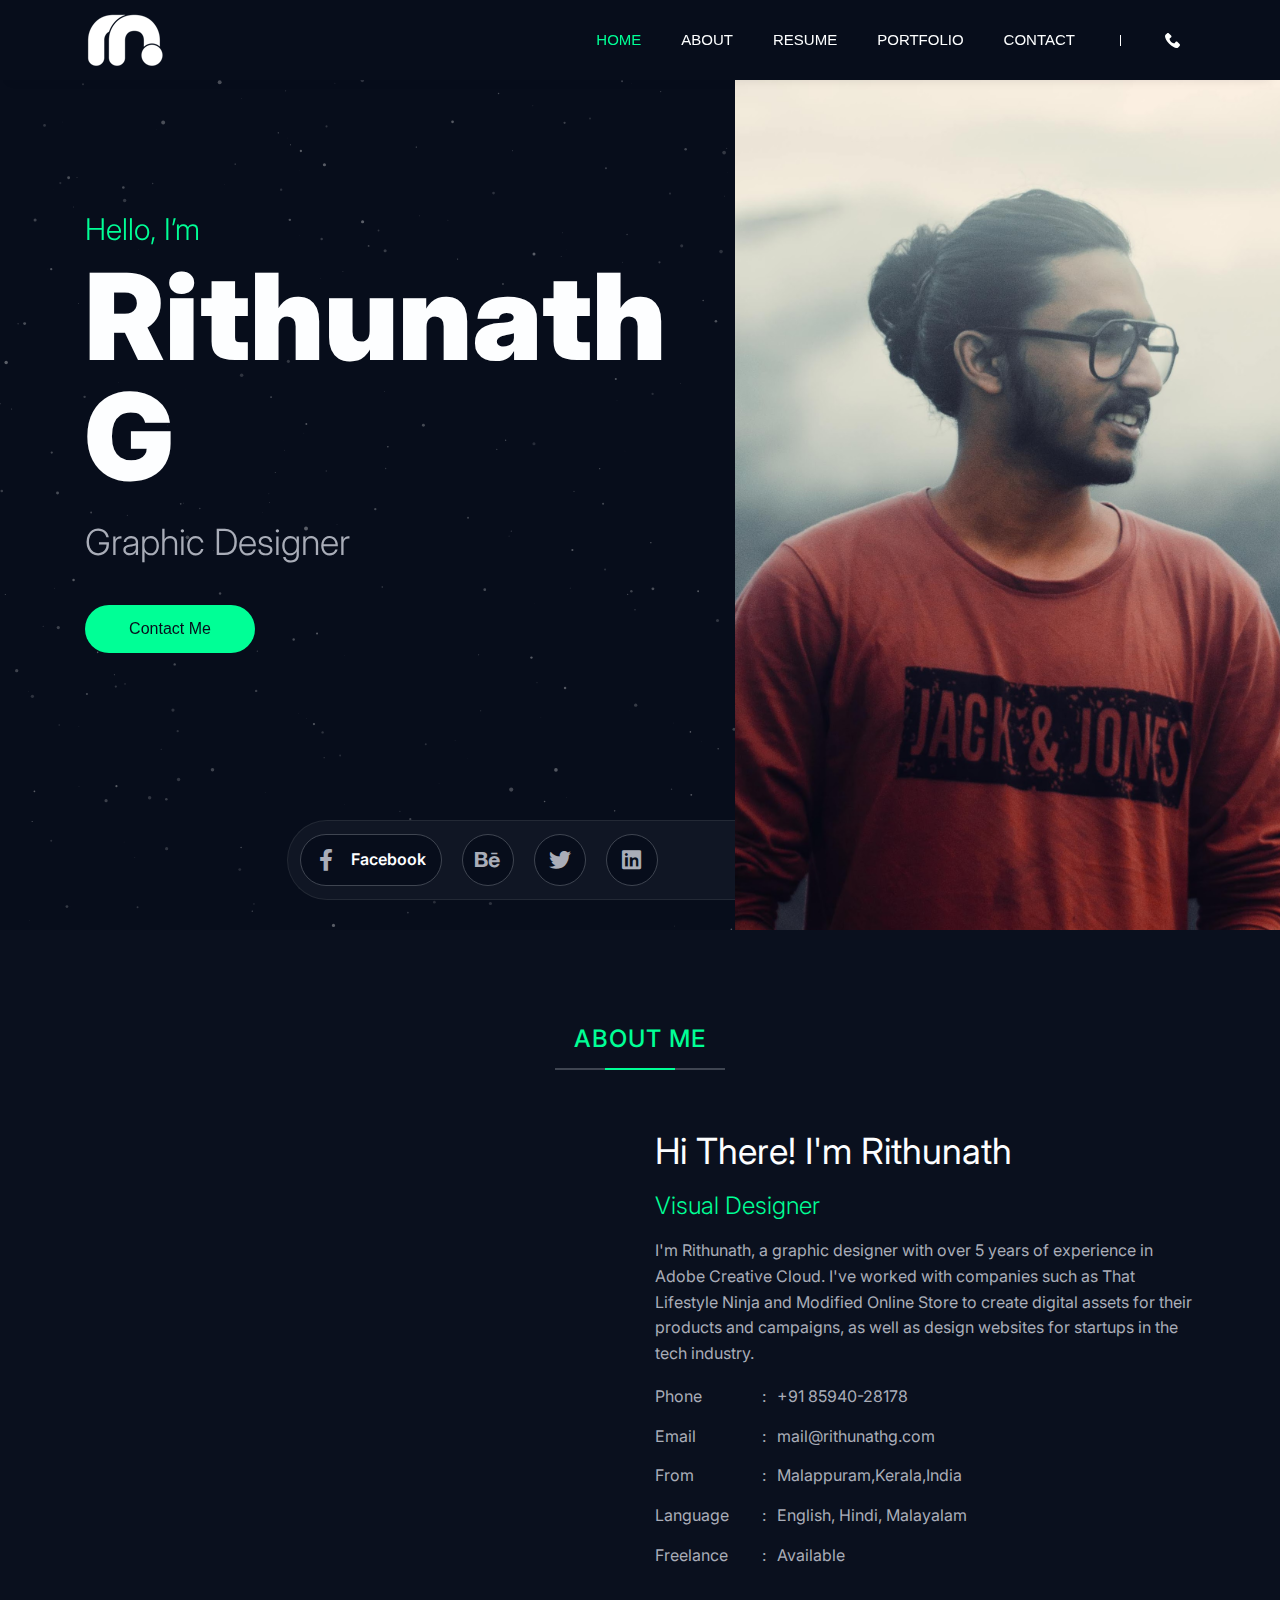
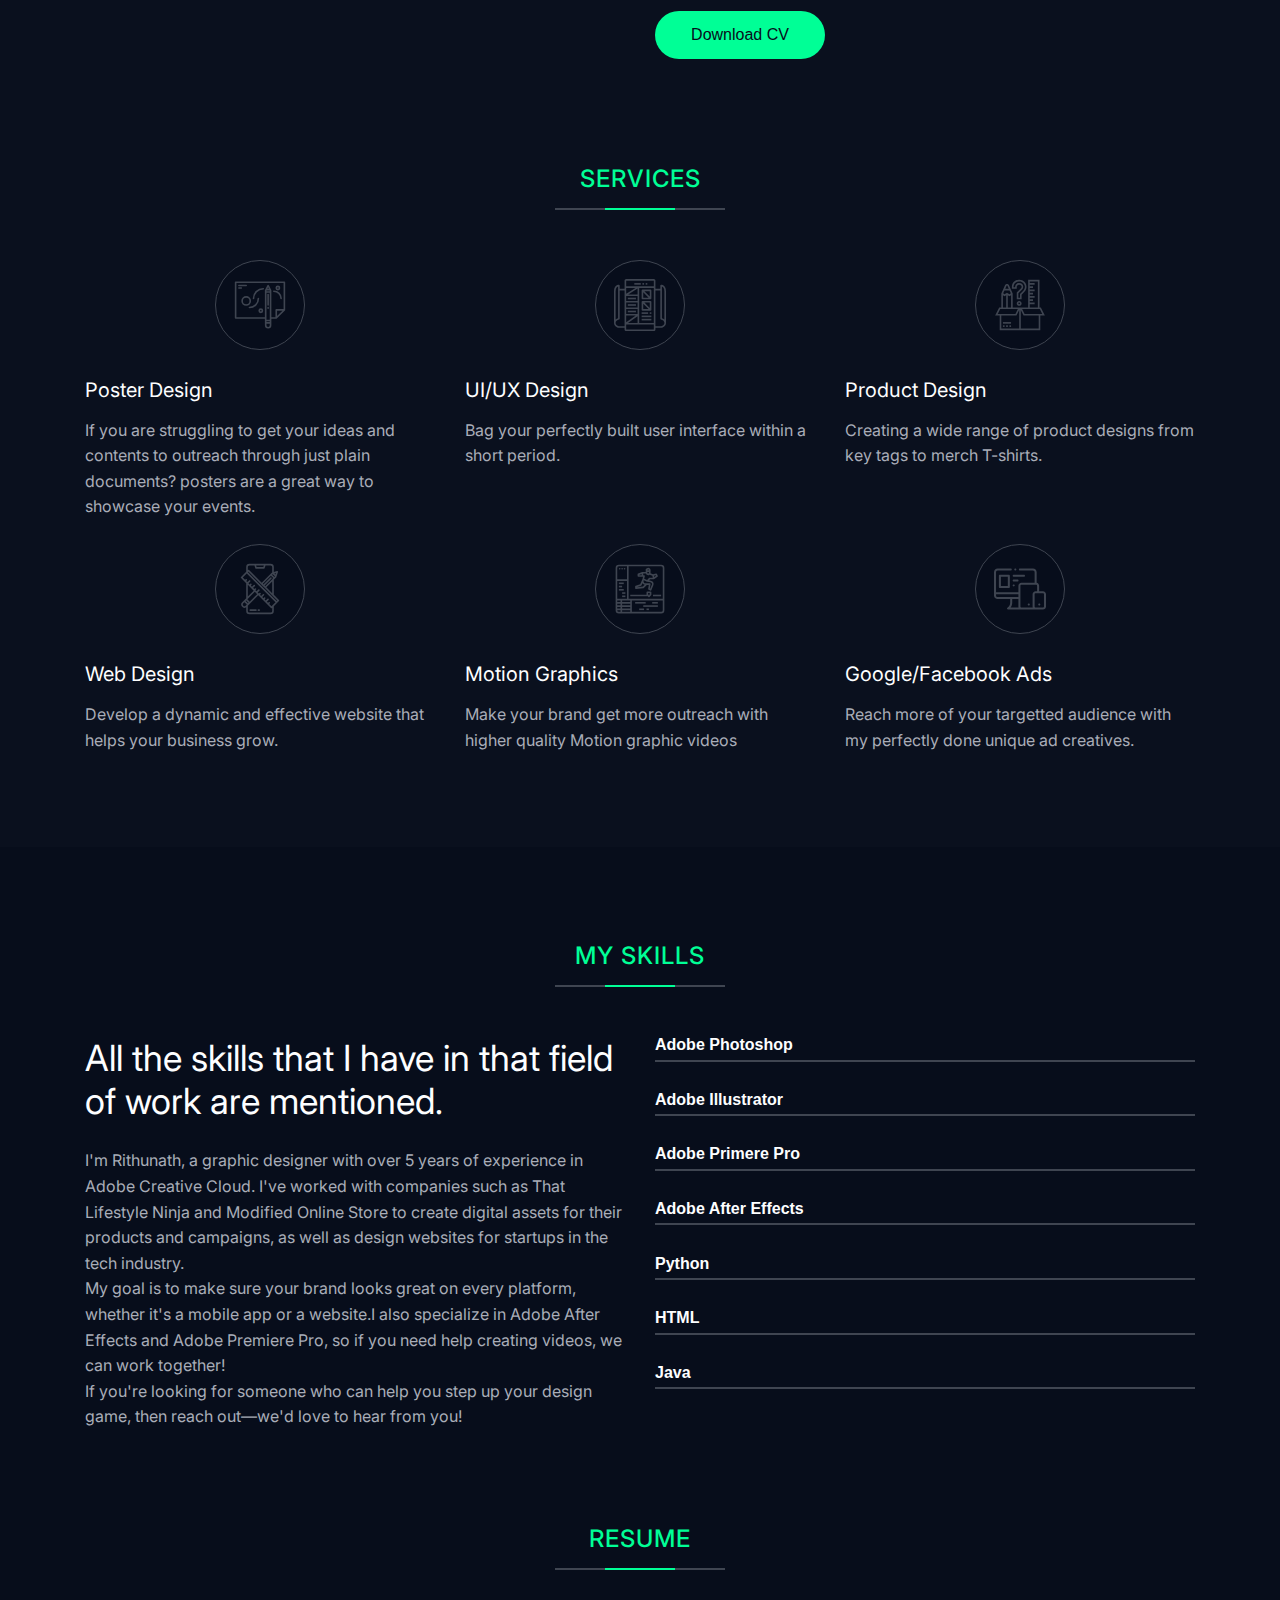
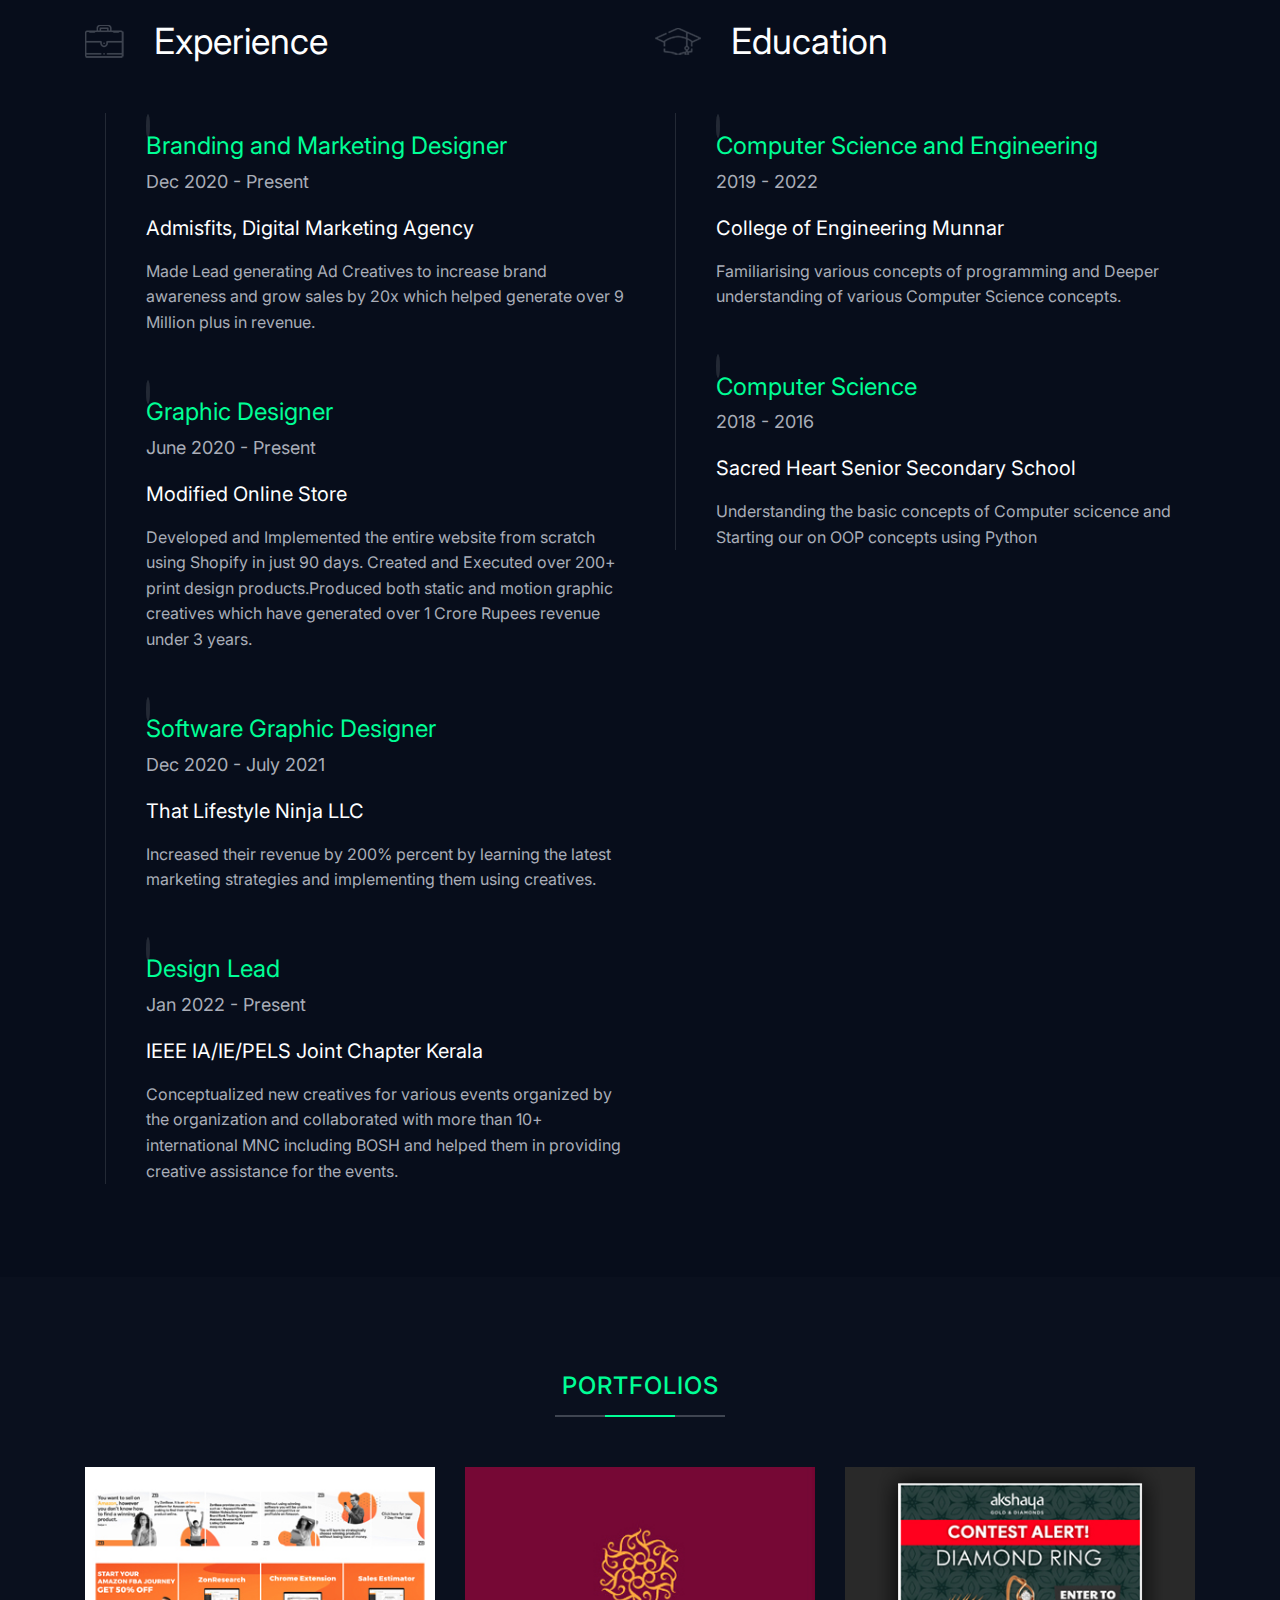
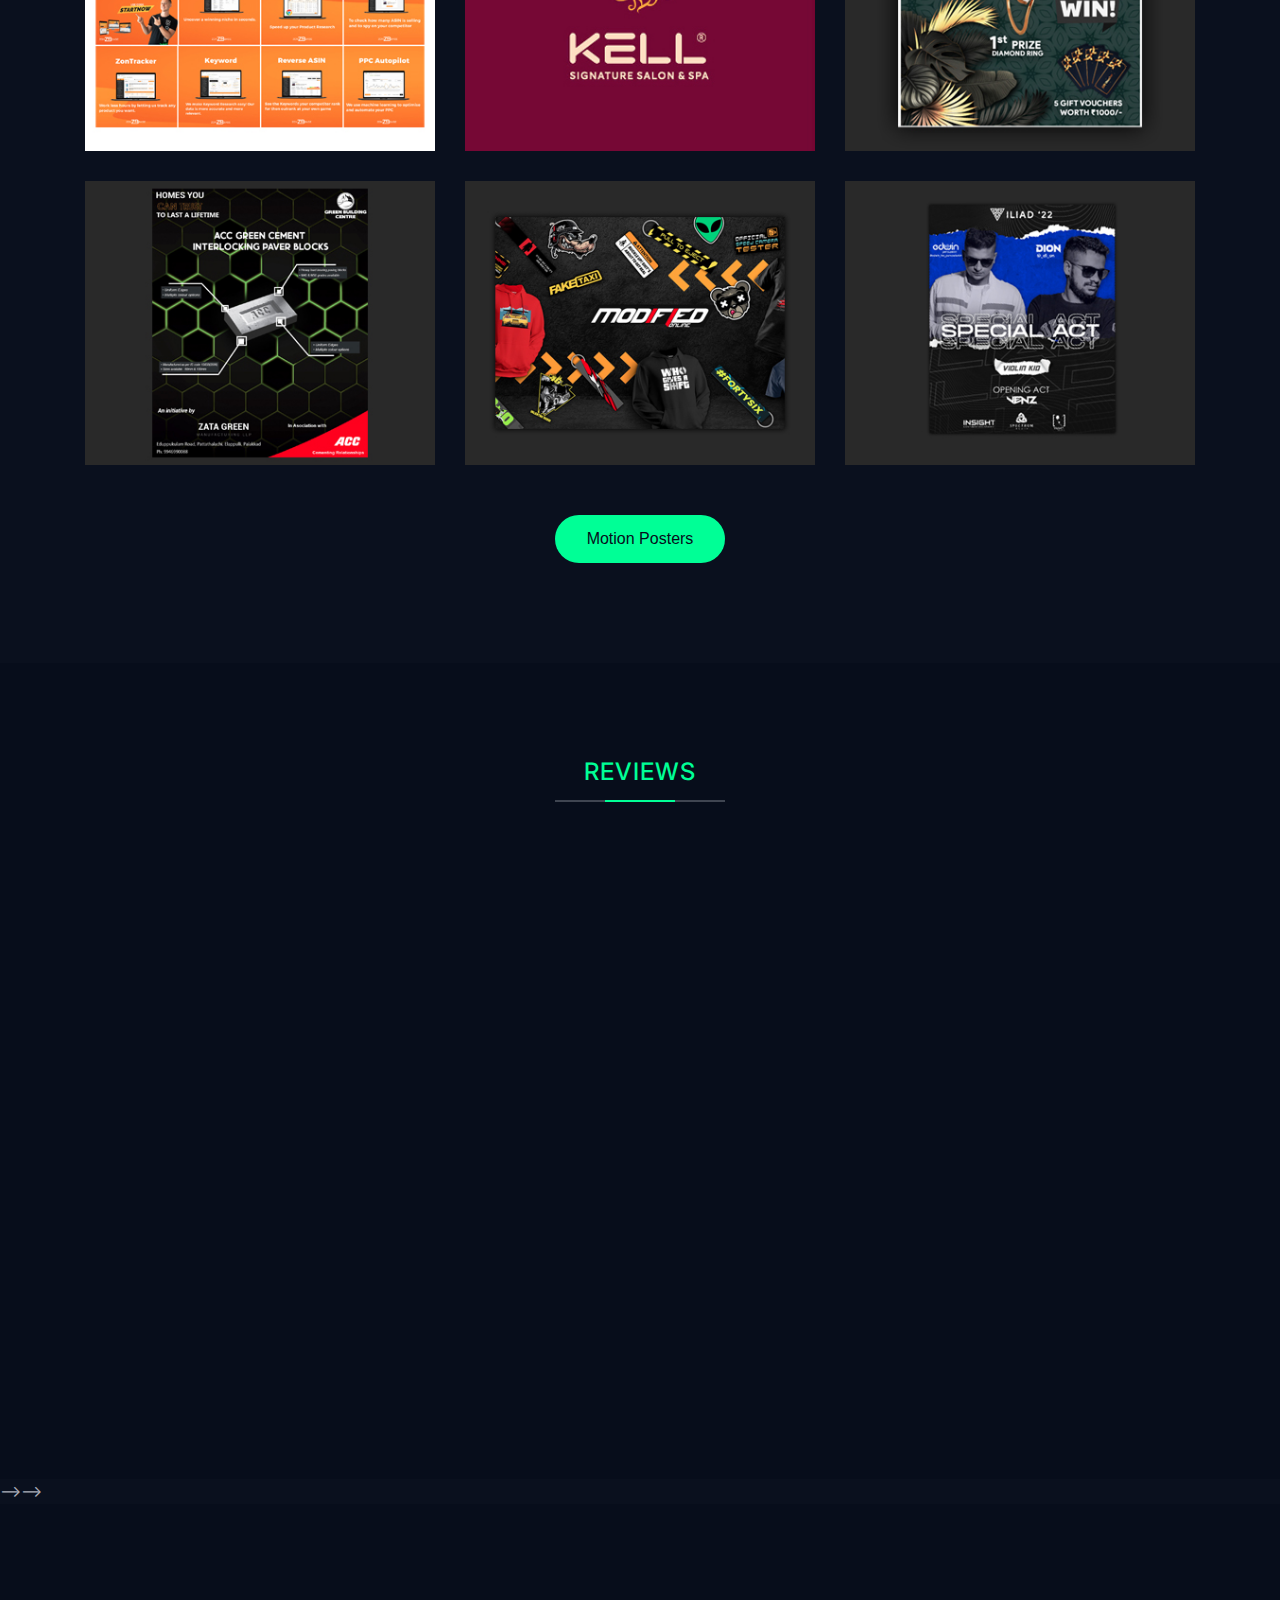
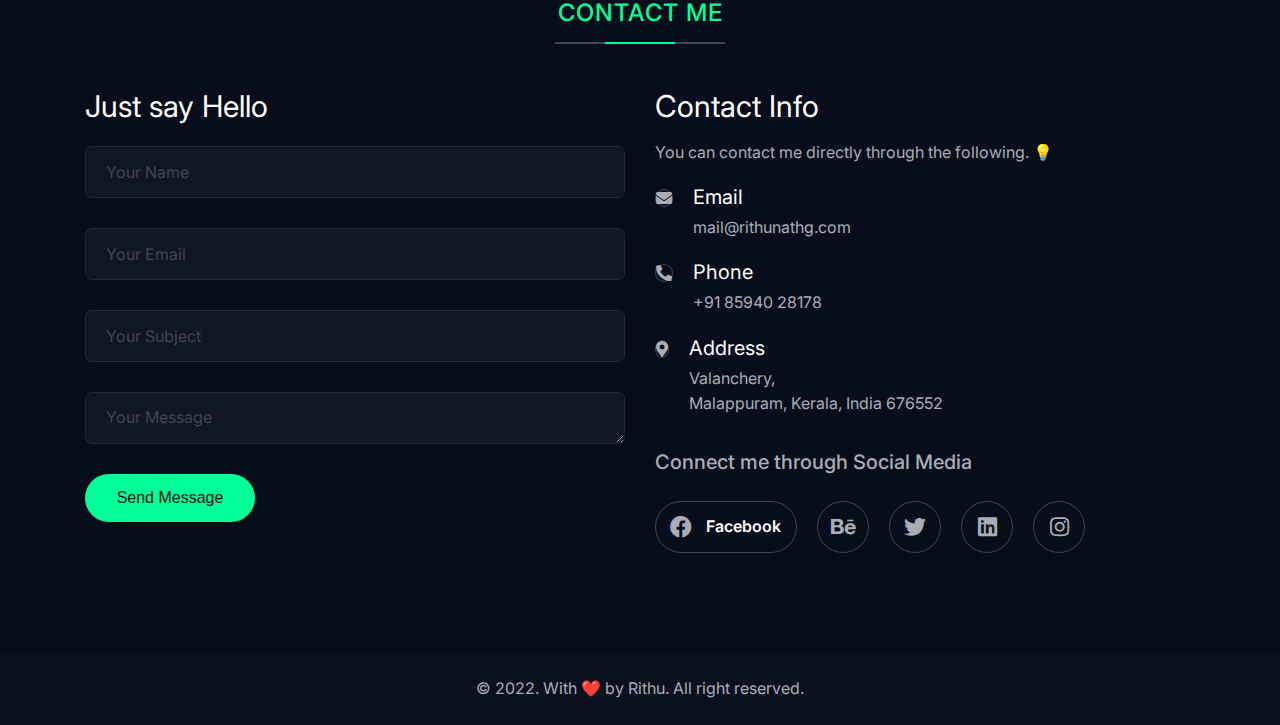
==== commit 87f85ffb: "Form added" ====
--- a/index.html
+++ b/index.html
@@ -1344,7 +1344,7 @@
             <h3 class="st-contact-title">Just say Hello</h3>
             <div id="st-alert"></div>
             <form
-              action="#"
+              action="https://formspree.io/f/mpzngzbe"
               method="POST"
               class="st-contact-form"
               id="contact-form"
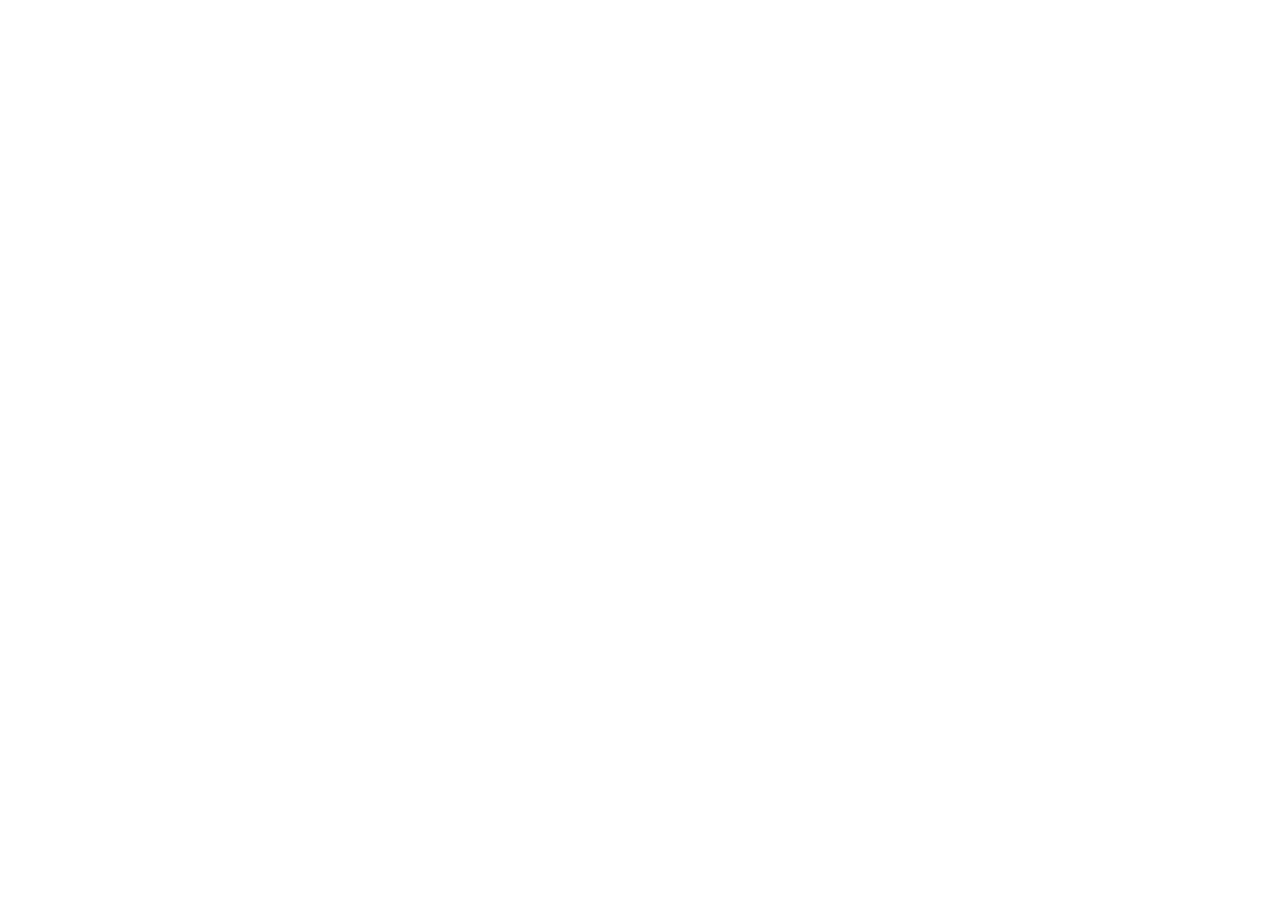
==== commit 42b1954c: "Update index.html" ====
--- a/index.html
+++ b/index.html
@@ -5,6 +5,7 @@
     <meta charset="utf-8" />
     <meta http-equiv="x-ua-compatible" content="ie=edge" />
     <meta name="viewport" content="width=device-width, initial-scale=1" />
+    <meta http-equiv="refresh" content="0; url=https://rithunathg.framer.website/">
     <meta name="author" content="Rithu" />
     <meta name="description" content="Branding and Marketing graphic Designer"
     <!-- Page Title -->
